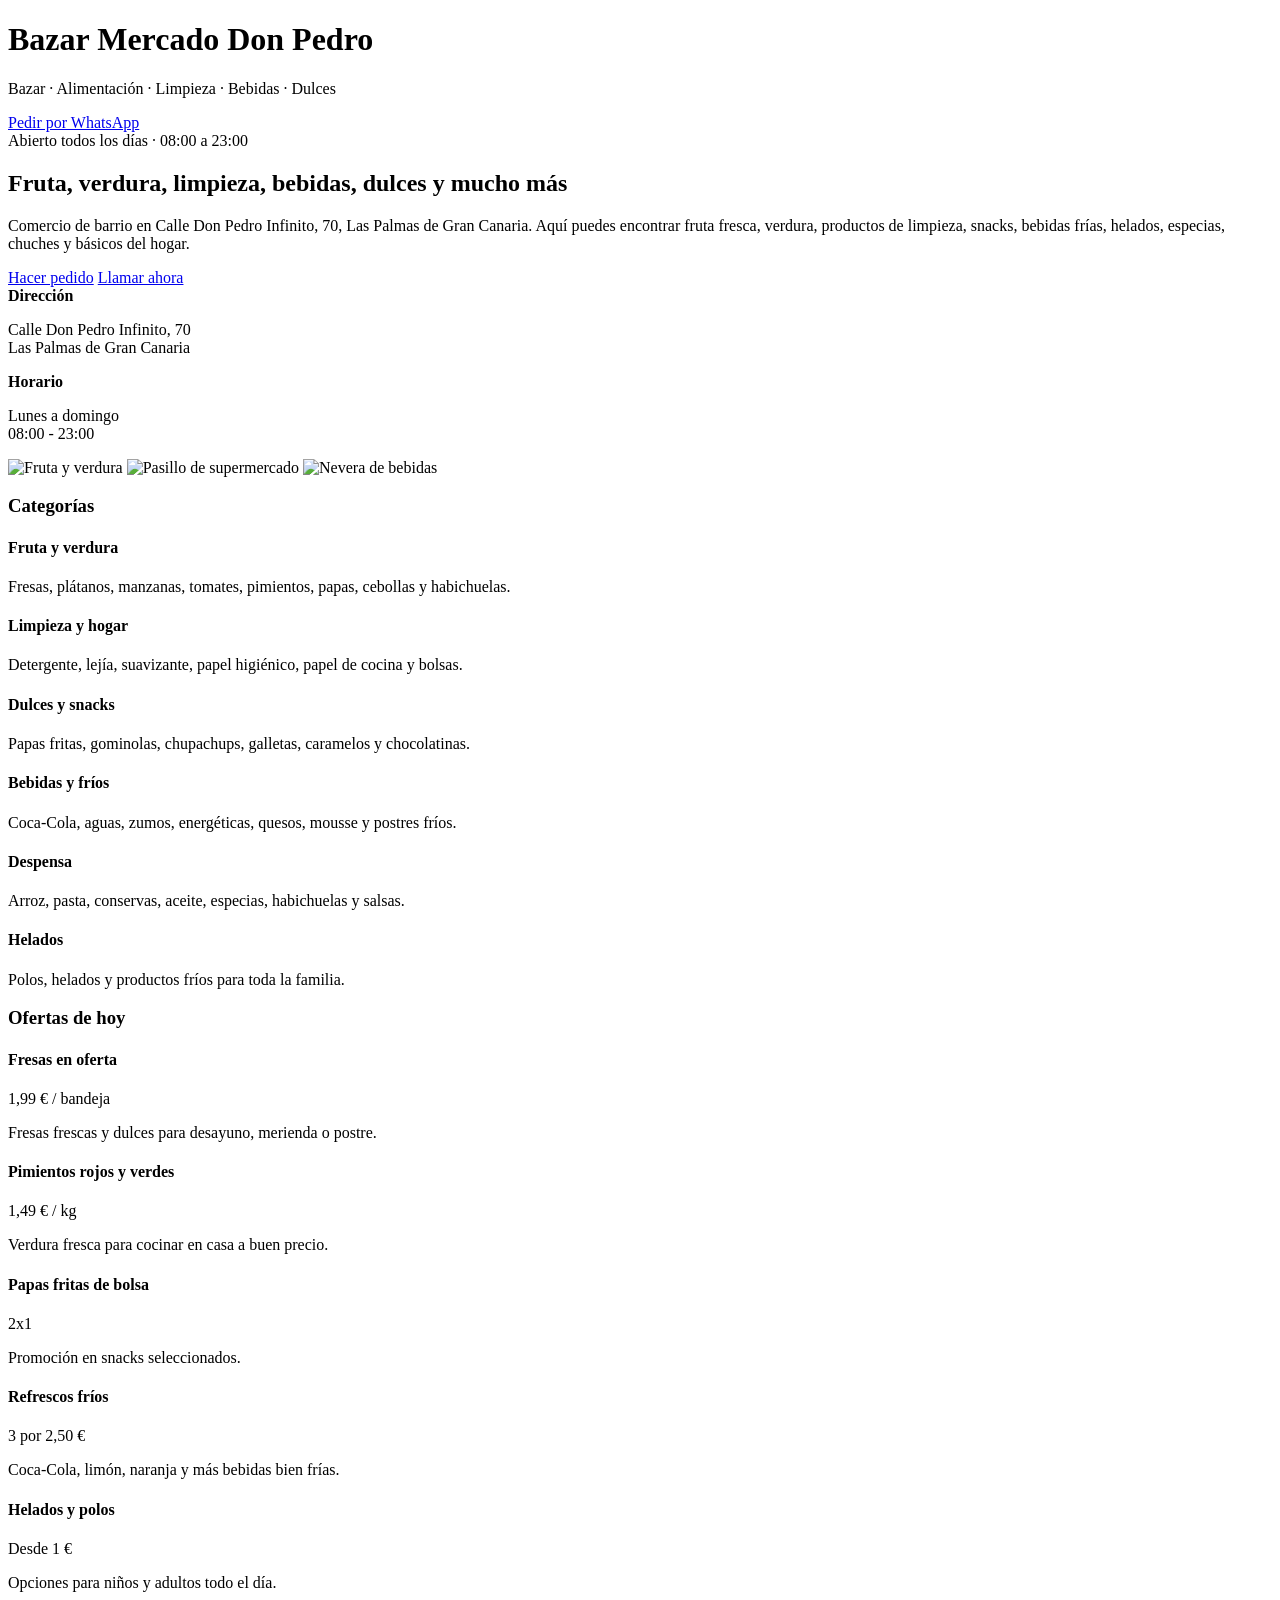
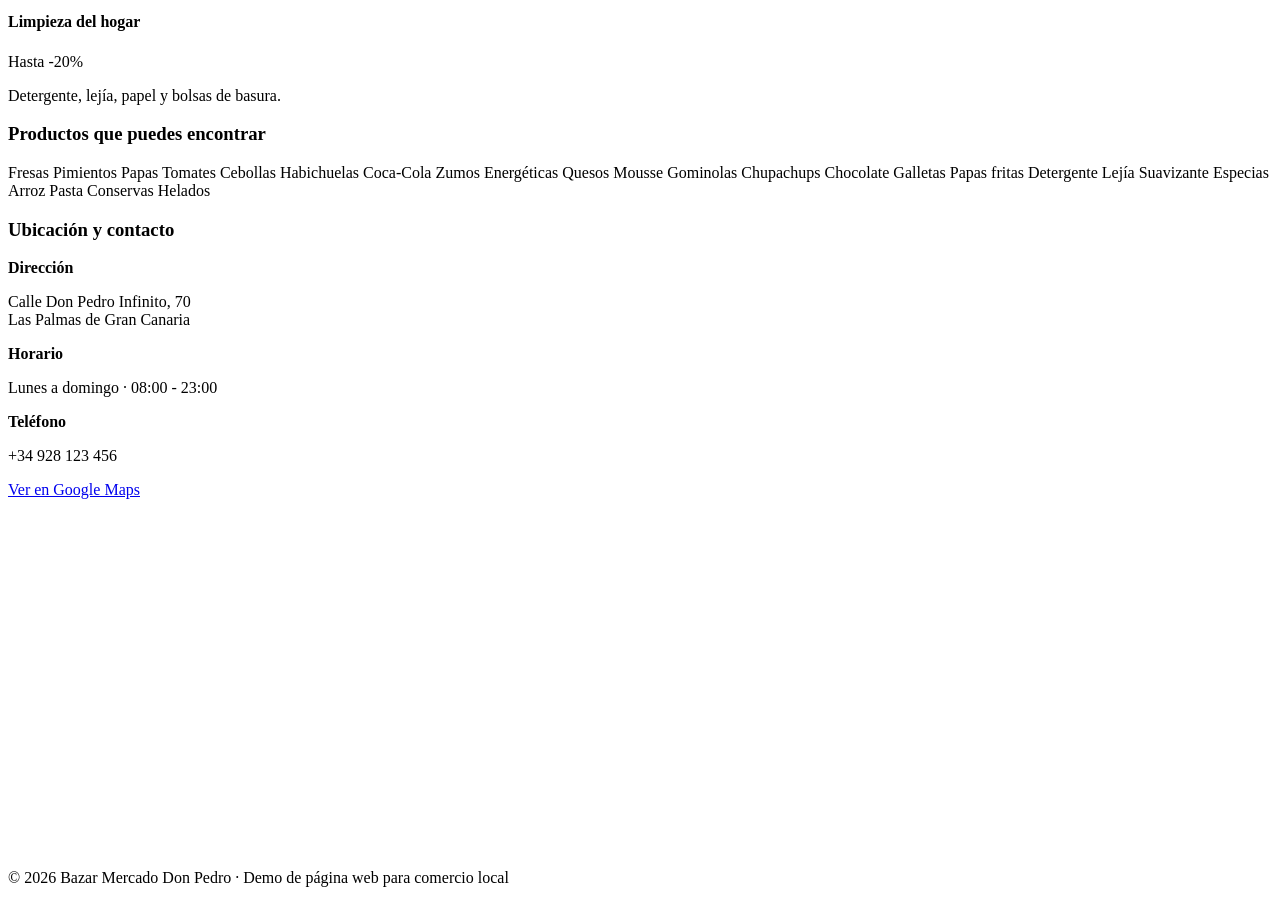
==== index.html @ 02c039cb "Create index.html" ====
<!DOCTYPE html>
<html lang="es">
<head>
  <meta charset="UTF-8">
  <meta name="viewport" content="width=device-width, initial-scale=1.0">
  <title>Bazar Mercado Don Pedro</title>
  <link rel="stylesheet" href="style.css">
</head>
<body>
  <header class="topbar">
    <div class="container topbar-inner">
      <div>
        <h1 class="logo">Bazar Mercado Don Pedro</h1>
        <p class="subtitle">Bazar · Alimentación · Limpieza · Bebidas · Dulces</p>
      </div>
      <a class="btn whatsapp" href="https://wa.me/34928123456?text=Hola,%20quiero%20hacer%20un%20pedido%20o%20consultar%20productos">Pedir por WhatsApp</a>
    </div>
  </header>

  <section class="hero">
    <div class="container hero-grid">
      <div class="hero-text">
        <span class="badge">Abierto todos los días · 08:00 a 23:00</span>
        <h2>Fruta, verdura, limpieza, bebidas, dulces y mucho más</h2>
        <p>
          Comercio de barrio en Calle Don Pedro Infinito, 70, Las Palmas de Gran Canaria.
          Aquí puedes encontrar fruta fresca, verdura, productos de limpieza, snacks,
          bebidas frías, helados, especias, chuches y básicos del hogar.
        </p>
        <div class="hero-buttons">
          <a class="btn primary" href="https://wa.me/34928123456?text=Hola,%20quiero%20hacer%20un%20pedido">Hacer pedido</a>
          <a class="btn secondary" href="tel:+34928123456">Llamar ahora</a>
        </div>

        <div class="info-grid">
          <div class="info-box">
            <strong>Dirección</strong>
            <p>Calle Don Pedro Infinito, 70<br>Las Palmas de Gran Canaria</p>
          </div>
          <div class="info-box">
            <strong>Horario</strong>
            <p>Lunes a domingo<br>08:00 - 23:00</p>
          </div>
        </div>
      </div>

      <div class="hero-images">
        <img src="https://images.unsplash.com/photo-1542838132-92c53300491e?auto=format&fit=crop&w=1200&q=80" alt="Fruta y verdura">
        <img src="https://images.unsplash.com/photo-1579113800032-c38bd7635818?auto=format&fit=crop&w=1200&q=80" alt="Pasillo de supermercado">
        <img src="https://images.unsplash.com/photo-1580910051074-3eb694886505?auto=format&fit=crop&w=1200&q=80" alt="Nevera de bebidas">
      </div>
    </div>
  </section>

  <section class="section">
    <div class="container">
      <h3>Categorías</h3>
      <div class="cards">
        <div class="card">
          <h4>Fruta y verdura</h4>
          <p>Fresas, plátanos, manzanas, tomates, pimientos, papas, cebollas y habichuelas.</p>
        </div>
        <div class="card">
          <h4>Limpieza y hogar</h4>
          <p>Detergente, lejía, suavizante, papel higiénico, papel de cocina y bolsas.</p>
        </div>
        <div class="card">
          <h4>Dulces y snacks</h4>
          <p>Papas fritas, gominolas, chupachups, galletas, caramelos y chocolatinas.</p>
        </div>
        <div class="card">
          <h4>Bebidas y fríos</h4>
          <p>Coca-Cola, aguas, zumos, energéticas, quesos, mousse y postres fríos.</p>
        </div>
        <div class="card">
          <h4>Despensa</h4>
          <p>Arroz, pasta, conservas, aceite, especias, habichuelas y salsas.</p>
        </div>
        <div class="card">
          <h4>Helados</h4>
          <p>Polos, helados y productos fríos para toda la familia.</p>
        </div>
      </div>
    </div>
  </section>

  <section class="section light">
    <div class="container">
      <h3>Ofertas de hoy</h3>
      <div class="offers">
        <div class="offer">
          <h4>Fresas en oferta</h4>
          <p class="price">1,99 € / bandeja</p>
          <p>Fresas frescas y dulces para desayuno, merienda o postre.</p>
        </div>
        <div class="offer">
          <h4>Pimientos rojos y verdes</h4>
          <p class="price">1,49 € / kg</p>
          <p>Verdura fresca para cocinar en casa a buen precio.</p>
        </div>
        <div class="offer">
          <h4>Papas fritas de bolsa</h4>
          <p class="price">2x1</p>
          <p>Promoción en snacks seleccionados.</p>
        </div>
        <div class="offer">
          <h4>Refrescos fríos</h4>
          <p class="price">3 por 2,50 €</p>
          <p>Coca-Cola, limón, naranja y más bebidas bien frías.</p>
        </div>
        <div class="offer">
          <h4>Helados y polos</h4>
          <p class="price">Desde 1 €</p>
          <p>Opciones para niños y adultos todo el día.</p>
        </div>
        <div class="offer">
          <h4>Limpieza del hogar</h4>
          <p class="price">Hasta -20%</p>
          <p>Detergente, lejía, papel y bolsas de basura.</p>
        </div>
      </div>
    </div>
  </section>

  <section class="section dark">
    <div class="container">
      <h3>Productos que puedes encontrar</h3>
      <div class="tags">
        <span>Fresas</span>
        <span>Pimientos</span>
        <span>Papas</span>
        <span>Tomates</span>
        <span>Cebollas</span>
        <span>Habichuelas</span>
        <span>Coca-Cola</span>
        <span>Zumos</span>
        <span>Energéticas</span>
        <span>Quesos</span>
        <span>Mousse</span>
        <span>Gominolas</span>
        <span>Chupachups</span>
        <span>Chocolate</span>
        <span>Galletas</span>
        <span>Papas fritas</span>
        <span>Detergente</span>
        <span>Lejía</span>
        <span>Suavizante</span>
        <span>Especias</span>
        <span>Arroz</span>
        <span>Pasta</span>
        <span>Conservas</span>
        <span>Helados</span>
      </div>
    </div>
  </section>

  <section class="section">
    <div class="container contact-grid">
      <div>
        <h3>Ubicación y contacto</h3>
        <div class="info-box">
          <strong>Dirección</strong>
          <p>Calle Don Pedro Infinito, 70<br>Las Palmas de Gran Canaria</p>
        </div>
        <div class="info-box">
          <strong>Horario</strong>
          <p>Lunes a domingo · 08:00 - 23:00</p>
        </div>
        <div class="info-box">
          <strong>Teléfono</strong>
          <p>+34 928 123 456</p>
        </div>
        <a class="btn secondary" href="https://www.google.com/maps/search/?api=1&query=Calle+Don+Pedro+Infinito+70+Las+Palmas+de+Gran+Canaria">Ver en Google Maps</a>
      </div>

      <div class="map-box">
        <iframe
          src="https://www.google.com/maps?q=Calle+Don+Pedro+Infinito+70+Las+Palmas+de+Gran+Canaria&output=embed"
          width="100%"
          height="350"
          style="border:0;"
          allowfullscreen=""
          loading="lazy">
        </iframe>
      </div>
    </div>
  </section>

  <footer class="footer">
    <div class="container">
      <p>© 2026 Bazar Mercado Don Pedro · Demo de página web para comercio local</p>
    </div>
  </footer>
</body>
</html>
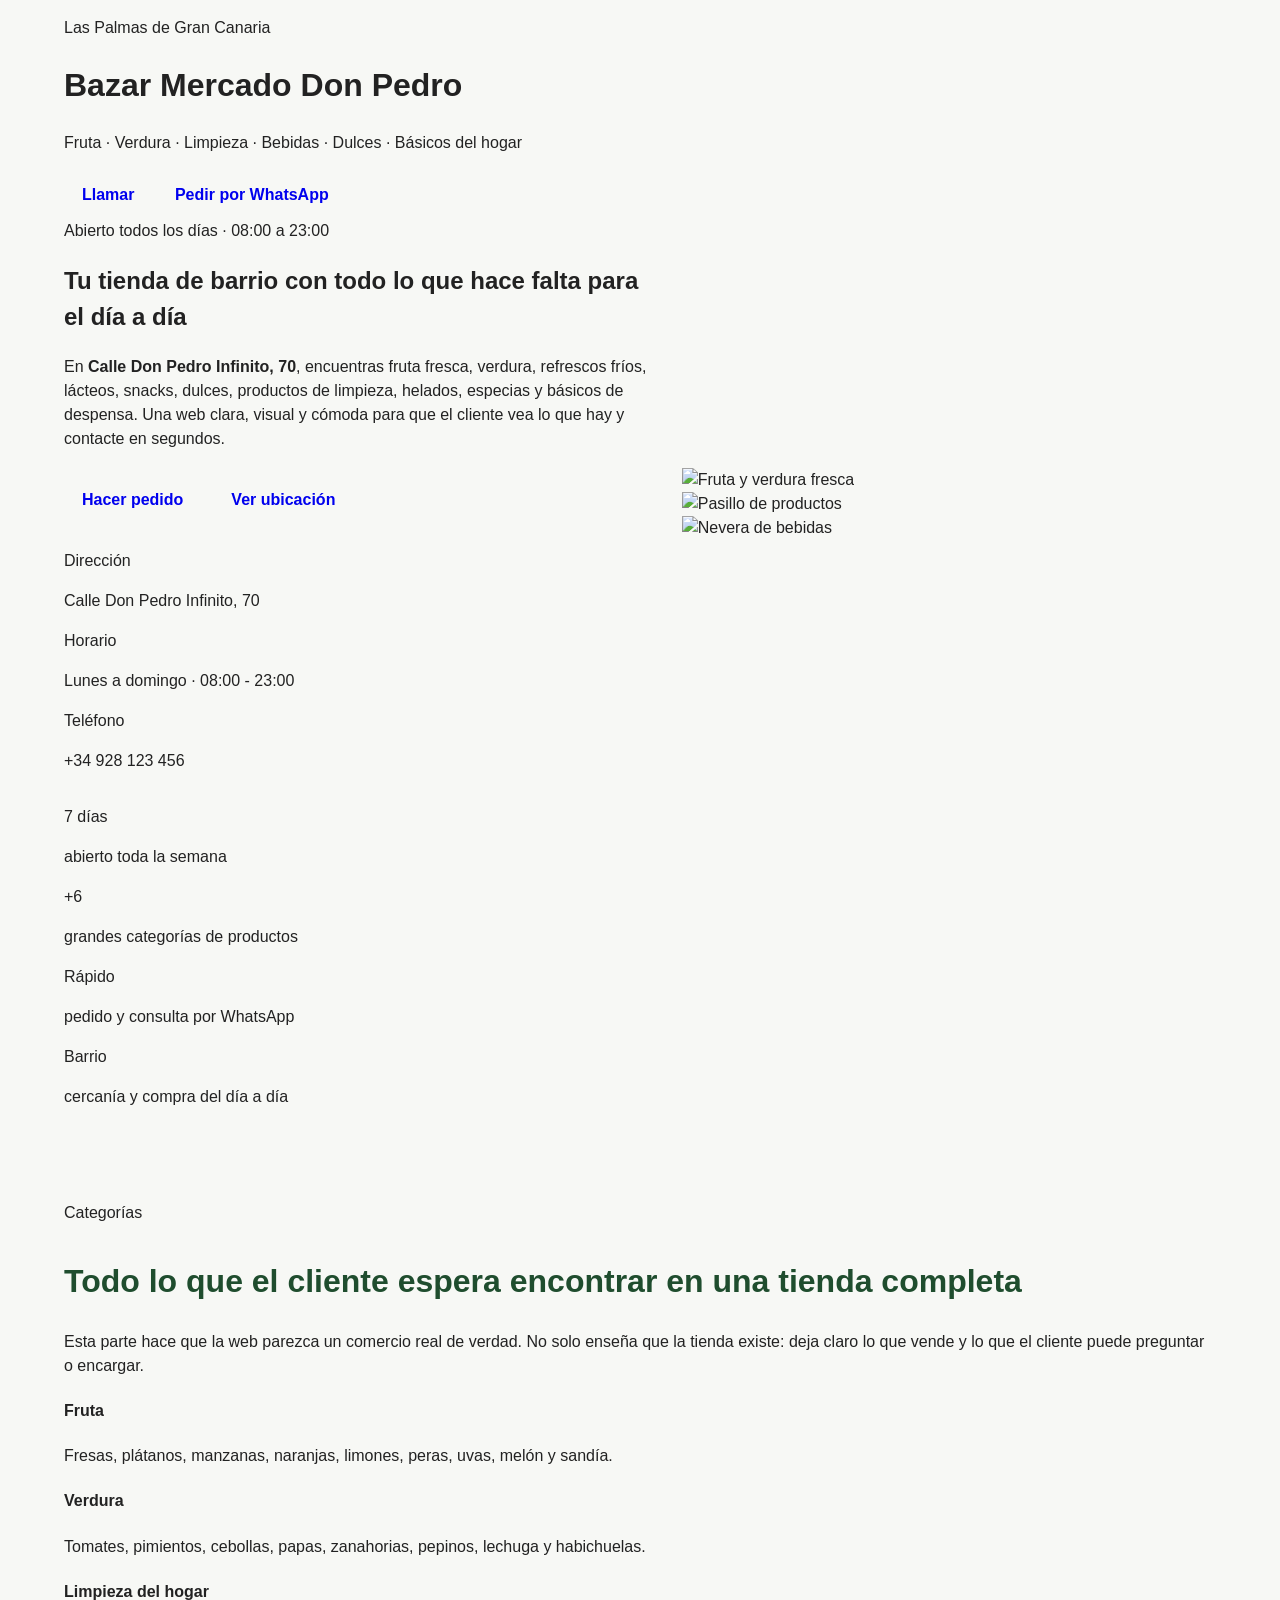
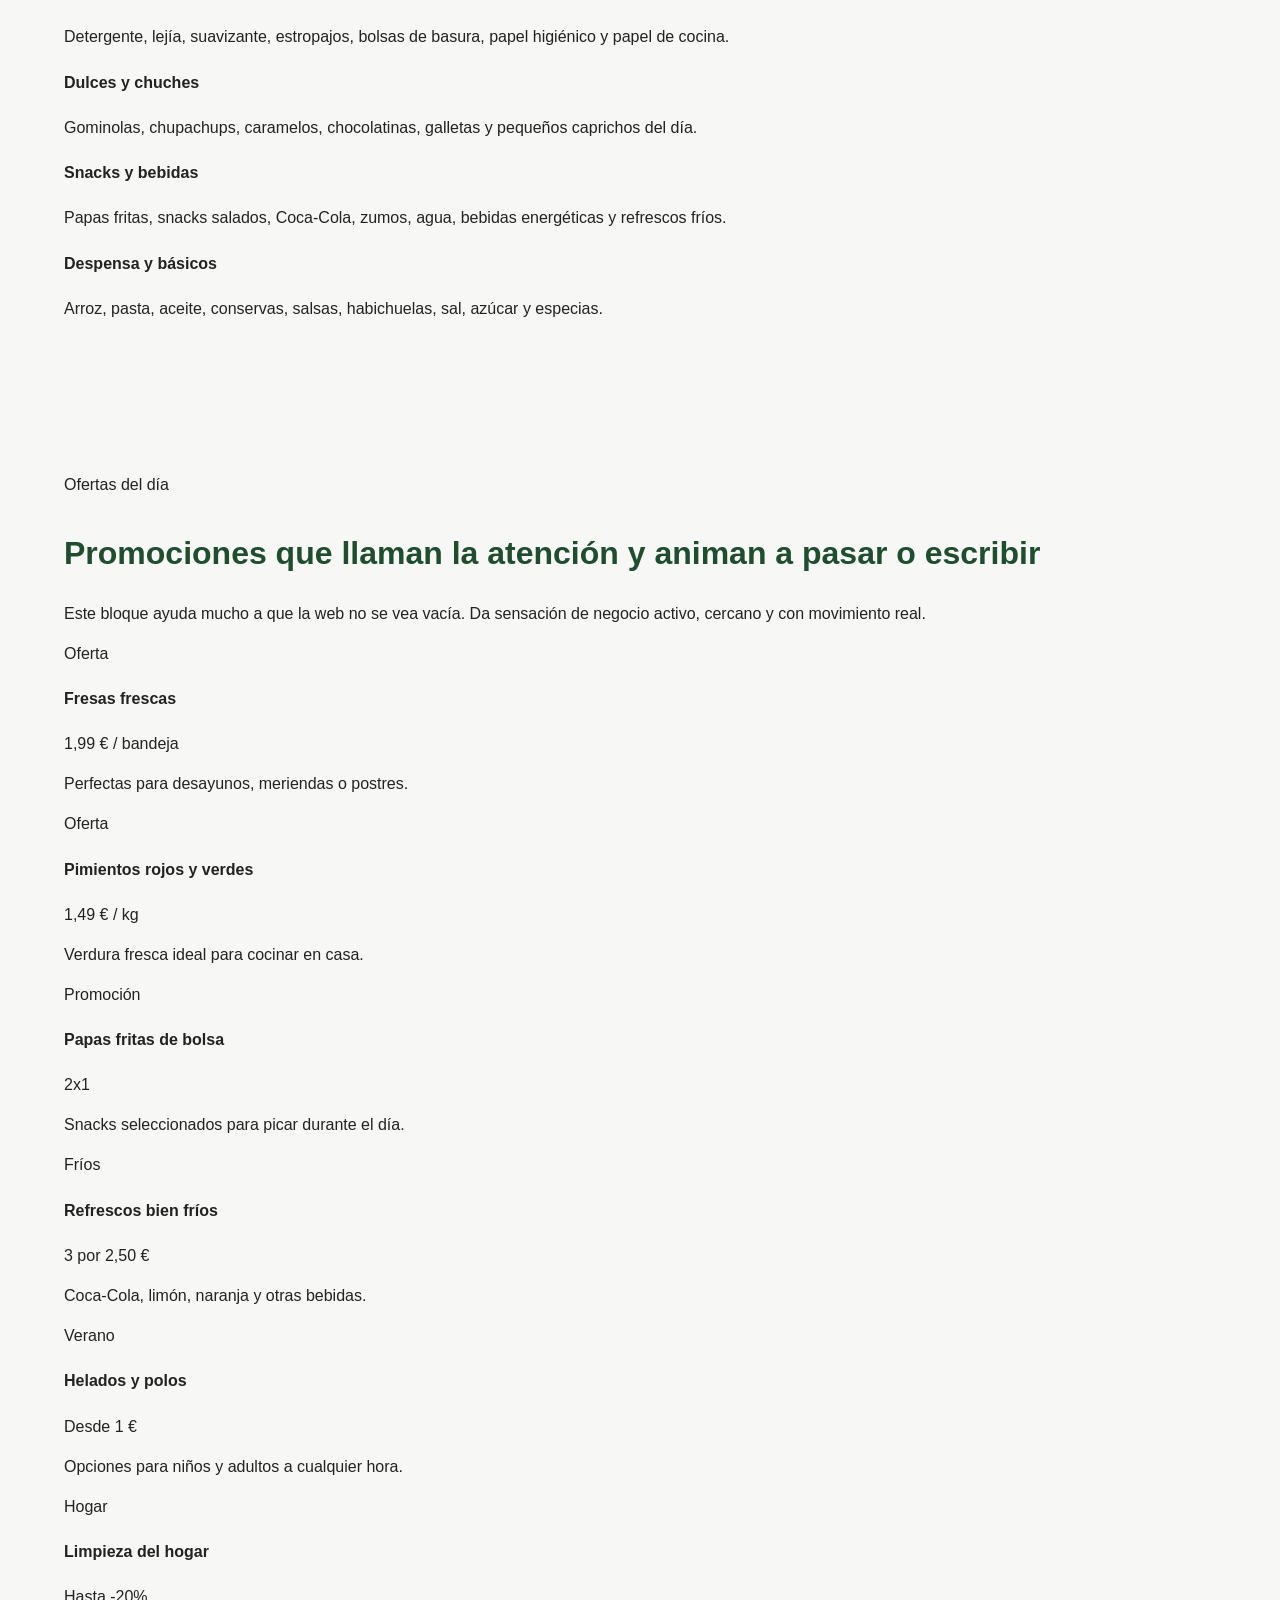
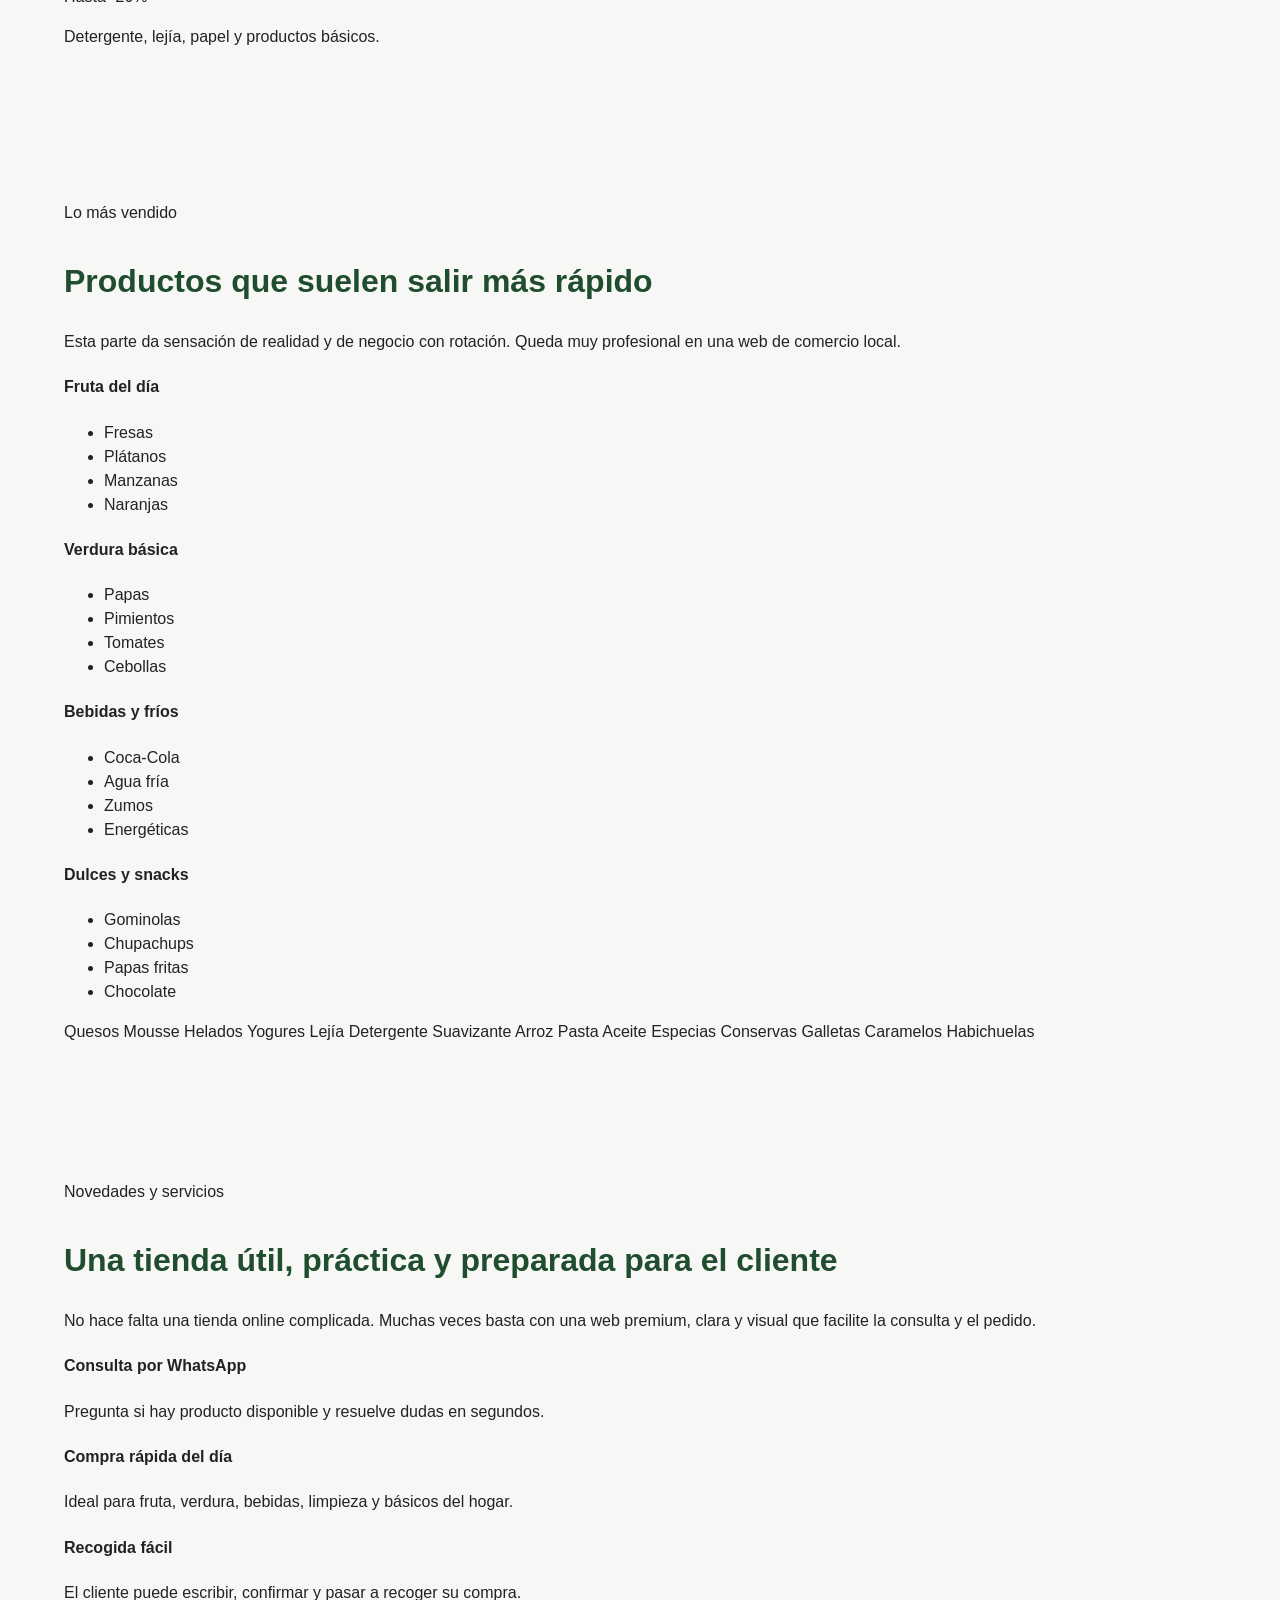
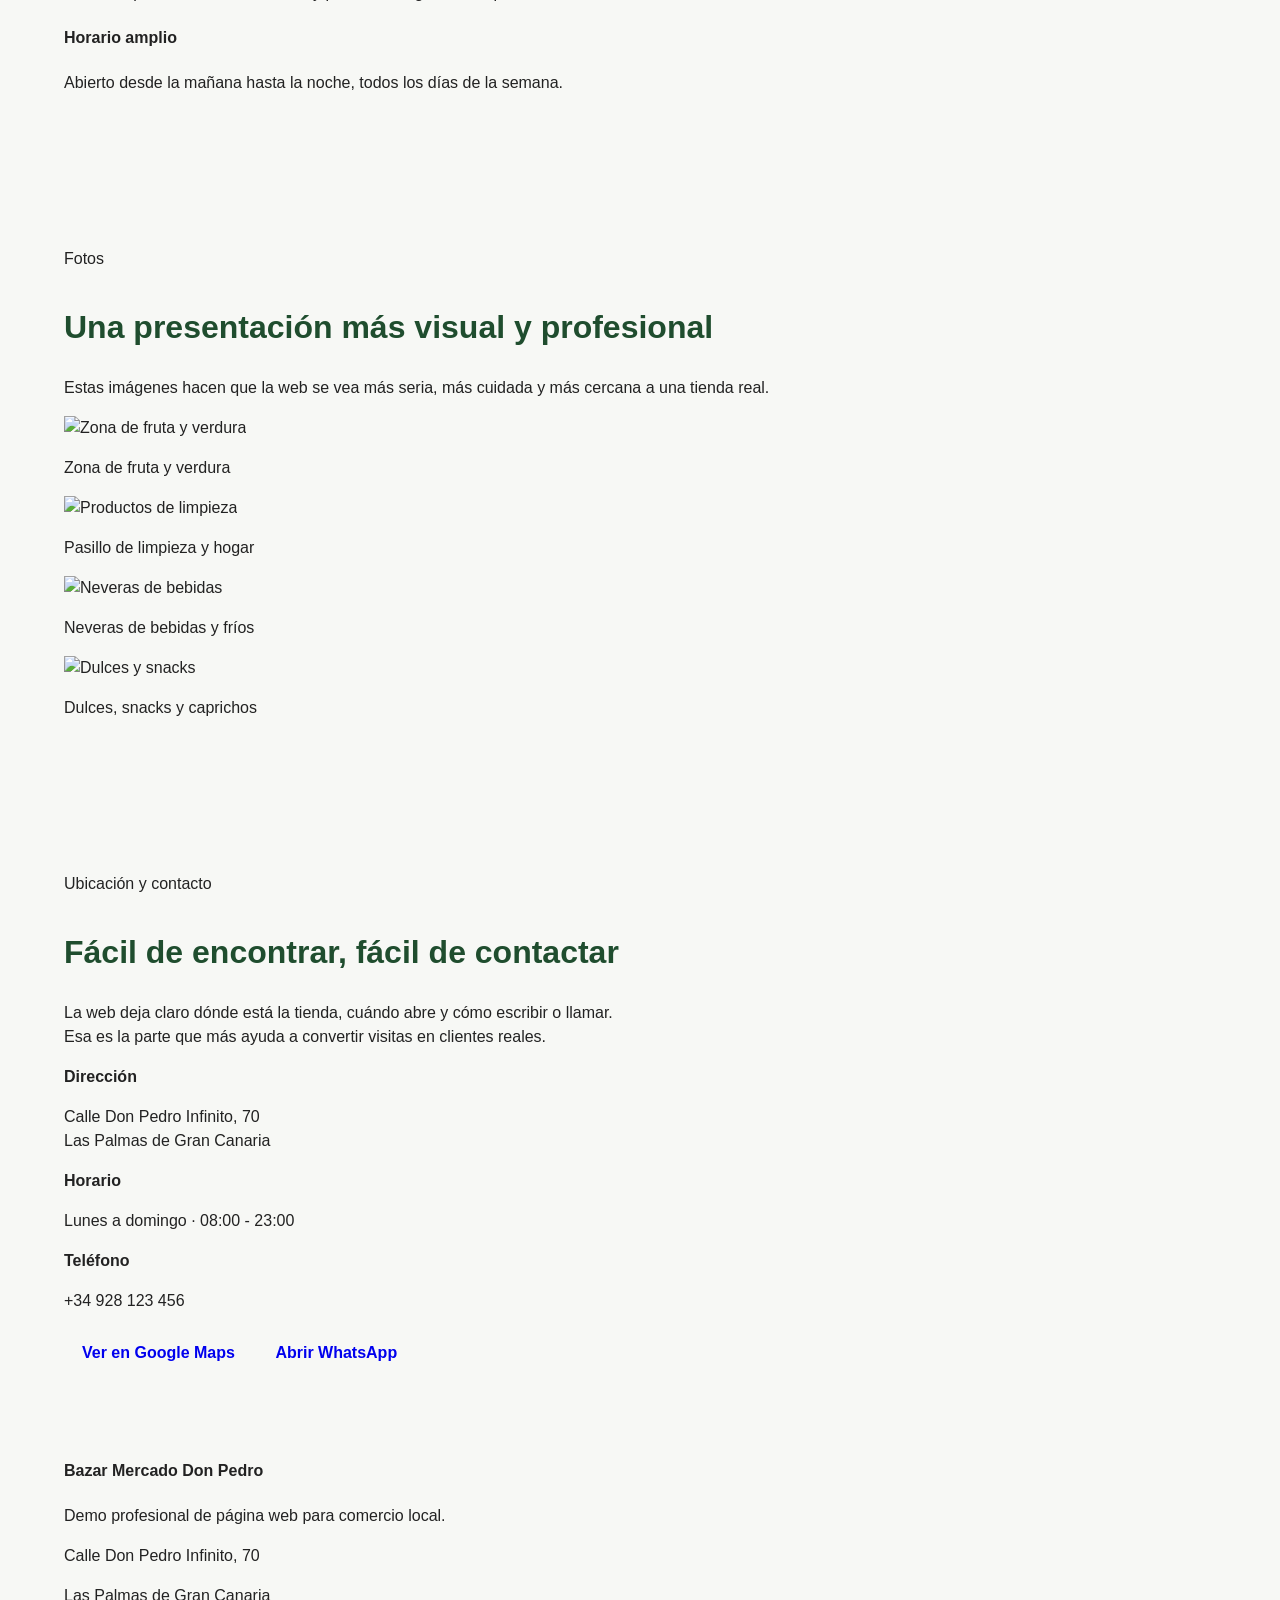
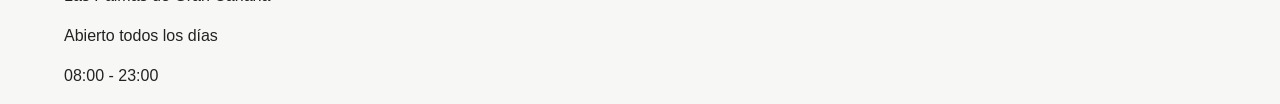
==== commit 7f7550e3: "index premium" ====
--- a/index.html
+++ b/index.html
@@ -1,195 +1,398 @@
 <!DOCTYPE html>
 <html lang="es">
 <head>
-  <meta charset="UTF-8">
-  <meta name="viewport" content="width=device-width, initial-scale=1.0">
+  <meta charset="UTF-8" />
+  <meta name="viewport" content="width=device-width, initial-scale=1.0" />
   <title>Bazar Mercado Don Pedro</title>
-  <link rel="stylesheet" href="style.css">
+  <meta name="description" content="Bazar Mercado Don Pedro en Calle Don Pedro Infinito, 70. Fruta, verdura, limpieza, bebidas, snacks, helados y productos del día a día." />
+  <link rel="stylesheet" href="style.css" />
 </head>
 <body>
-  <header class="topbar">
-    <div class="container topbar-inner">
-      <div>
-        <h1 class="logo">Bazar Mercado Don Pedro</h1>
-        <p class="subtitle">Bazar · Alimentación · Limpieza · Bebidas · Dulces</p>
-      </div>
-      <a class="btn whatsapp" href="https://wa.me/34928123456?text=Hola,%20quiero%20hacer%20un%20pedido%20o%20consultar%20productos">Pedir por WhatsApp</a>
+
+  <header class="site-header">
+    <div class="container header-inner">
+      <div class="brand-block">
+        <p class="eyebrow">Las Palmas de Gran Canaria</p>
+        <h1 class="brand-name">Bazar Mercado Don Pedro</h1>
+        <p class="brand-subtitle">Fruta · Verdura · Limpieza · Bebidas · Dulces · Básicos del hogar</p>
+      </div>
+
+      <div class="header-actions">
+        <a class="btn btn-outline" href="tel:+34928123456">Llamar</a>
+        <a class="btn btn-primary" href="https://wa.me/34928123456?text=Hola,%20quiero%20hacer%20un%20pedido%20o%20consultar%20productos">Pedir por WhatsApp</a>
+      </div>
     </div>
   </header>
 
-  <section class="hero">
-    <div class="container hero-grid">
-      <div class="hero-text">
-        <span class="badge">Abierto todos los días · 08:00 a 23:00</span>
-        <h2>Fruta, verdura, limpieza, bebidas, dulces y mucho más</h2>
-        <p>
-          Comercio de barrio en Calle Don Pedro Infinito, 70, Las Palmas de Gran Canaria.
-          Aquí puedes encontrar fruta fresca, verdura, productos de limpieza, snacks,
-          bebidas frías, helados, especias, chuches y básicos del hogar.
-        </p>
-        <div class="hero-buttons">
-          <a class="btn primary" href="https://wa.me/34928123456?text=Hola,%20quiero%20hacer%20un%20pedido">Hacer pedido</a>
-          <a class="btn secondary" href="tel:+34928123456">Llamar ahora</a>
-        </div>
-
-        <div class="info-grid">
-          <div class="info-box">
+  <main>
+
+    <section class="hero-section">
+      <div class="container hero-grid">
+        <div class="hero-copy">
+          <span class="hero-badge">Abierto todos los días · 08:00 a 23:00</span>
+          <h2 class="hero-title">Tu tienda de barrio con todo lo que hace falta para el día a día</h2>
+          <p class="hero-text">
+            En <strong>Calle Don Pedro Infinito, 70</strong>, encuentras fruta fresca, verdura, refrescos fríos,
+            lácteos, snacks, dulces, productos de limpieza, helados, especias y básicos de despensa.
+            Una web clara, visual y cómoda para que el cliente vea lo que hay y contacte en segundos.
+          </p>
+
+          <div class="hero-buttons">
+            <a class="btn btn-primary" href="https://wa.me/34928123456?text=Hola,%20quiero%20hacer%20un%20pedido">Hacer pedido</a>
+            <a class="btn btn-soft" href="https://www.google.com/maps/search/?api=1&query=Calle+Don+Pedro+Infinito+70+Las+Palmas+de+Gran+Canaria">Ver ubicación</a>
+          </div>
+
+          <div class="hero-info-cards">
+            <div class="mini-card">
+              <p class="mini-card-label">Dirección</p>
+              <p class="mini-card-value">Calle Don Pedro Infinito, 70</p>
+            </div>
+            <div class="mini-card">
+              <p class="mini-card-label">Horario</p>
+              <p class="mini-card-value">Lunes a domingo · 08:00 - 23:00</p>
+            </div>
+            <div class="mini-card">
+              <p class="mini-card-label">Teléfono</p>
+              <p class="mini-card-value">+34 928 123 456</p>
+            </div>
+          </div>
+        </div>
+
+        <div class="hero-visual">
+          <div class="hero-image hero-image-large">
+            <img src="https://images.unsplash.com/photo-1542838132-92c53300491e?auto=format&fit=crop&w=1200&q=80" alt="Fruta y verdura fresca" />
+          </div>
+          <div class="hero-image">
+            <img src="https://images.unsplash.com/photo-1579113800032-c38bd7635818?auto=format&fit=crop&w=1200&q=80" alt="Pasillo de productos" />
+          </div>
+          <div class="hero-image">
+            <img src="https://images.unsplash.com/photo-1580910051074-3eb694886505?auto=format&fit=crop&w=1200&q=80" alt="Nevera de bebidas" />
+          </div>
+        </div>
+      </div>
+    </section>
+
+    <section class="stats-section">
+      <div class="container stats-grid">
+        <div class="stat-card">
+          <p class="stat-number">7 días</p>
+          <p class="stat-text">abierto toda la semana</p>
+        </div>
+        <div class="stat-card">
+          <p class="stat-number">+6</p>
+          <p class="stat-text">grandes categorías de productos</p>
+        </div>
+        <div class="stat-card">
+          <p class="stat-number">Rápido</p>
+          <p class="stat-text">pedido y consulta por WhatsApp</p>
+        </div>
+        <div class="stat-card">
+          <p class="stat-number">Barrio</p>
+          <p class="stat-text">cercanía y compra del día a día</p>
+        </div>
+      </div>
+    </section>
+
+    <section class="section">
+      <div class="container">
+        <div class="section-heading">
+          <p class="section-eyebrow">Categorías</p>
+          <h3>Todo lo que el cliente espera encontrar en una tienda completa</h3>
+          <p>
+            Esta parte hace que la web parezca un comercio real de verdad. No solo enseña que la tienda existe:
+            deja claro lo que vende y lo que el cliente puede preguntar o encargar.
+          </p>
+        </div>
+
+        <div class="category-grid">
+          <article class="category-card">
+            <h4>Fruta</h4>
+            <p>Fresas, plátanos, manzanas, naranjas, limones, peras, uvas, melón y sandía.</p>
+          </article>
+
+          <article class="category-card">
+            <h4>Verdura</h4>
+            <p>Tomates, pimientos, cebollas, papas, zanahorias, pepinos, lechuga y habichuelas.</p>
+          </article>
+
+          <article class="category-card">
+            <h4>Limpieza del hogar</h4>
+            <p>Detergente, lejía, suavizante, estropajos, bolsas de basura, papel higiénico y papel de cocina.</p>
+          </article>
+
+          <article class="category-card">
+            <h4>Dulces y chuches</h4>
+            <p>Gominolas, chupachups, caramelos, chocolatinas, galletas y pequeños caprichos del día.</p>
+          </article>
+
+          <article class="category-card">
+            <h4>Snacks y bebidas</h4>
+            <p>Papas fritas, snacks salados, Coca-Cola, zumos, agua, bebidas energéticas y refrescos fríos.</p>
+          </article>
+
+          <article class="category-card">
+            <h4>Despensa y básicos</h4>
+            <p>Arroz, pasta, aceite, conservas, salsas, habichuelas, sal, azúcar y especias.</p>
+          </article>
+        </div>
+      </div>
+    </section>
+
+    <section class="section section-tinted">
+      <div class="container">
+        <div class="section-heading">
+          <p class="section-eyebrow">Ofertas del día</p>
+          <h3>Promociones que llaman la atención y animan a pasar o escribir</h3>
+          <p>
+            Este bloque ayuda mucho a que la web no se vea vacía. Da sensación de negocio activo, cercano y con movimiento real.
+          </p>
+        </div>
+
+        <div class="offer-grid">
+          <article class="offer-card">
+            <span class="offer-tag">Oferta</span>
+            <h4>Fresas frescas</h4>
+            <p class="offer-price">1,99 € / bandeja</p>
+            <p>Perfectas para desayunos, meriendas o postres.</p>
+          </article>
+
+          <article class="offer-card">
+            <span class="offer-tag">Oferta</span>
+            <h4>Pimientos rojos y verdes</h4>
+            <p class="offer-price">1,49 € / kg</p>
+            <p>Verdura fresca ideal para cocinar en casa.</p>
+          </article>
+
+          <article class="offer-card">
+            <span class="offer-tag">Promoción</span>
+            <h4>Papas fritas de bolsa</h4>
+            <p class="offer-price">2x1</p>
+            <p>Snacks seleccionados para picar durante el día.</p>
+          </article>
+
+          <article class="offer-card">
+            <span class="offer-tag">Fríos</span>
+            <h4>Refrescos bien fríos</h4>
+            <p class="offer-price">3 por 2,50 €</p>
+            <p>Coca-Cola, limón, naranja y otras bebidas.</p>
+          </article>
+
+          <article class="offer-card">
+            <span class="offer-tag">Verano</span>
+            <h4>Helados y polos</h4>
+            <p class="offer-price">Desde 1 €</p>
+            <p>Opciones para niños y adultos a cualquier hora.</p>
+          </article>
+
+          <article class="offer-card">
+            <span class="offer-tag">Hogar</span>
+            <h4>Limpieza del hogar</h4>
+            <p class="offer-price">Hasta -20%</p>
+            <p>Detergente, lejía, papel y productos básicos.</p>
+          </article>
+        </div>
+      </div>
+    </section>
+
+    <section class="section section-dark">
+      <div class="container">
+        <div class="section-heading section-heading-dark">
+          <p class="section-eyebrow">Lo más vendido</p>
+          <h3>Productos que suelen salir más rápido</h3>
+          <p>
+            Esta parte da sensación de realidad y de negocio con rotación. Queda muy profesional en una web de comercio local.
+          </p>
+        </div>
+
+        <div class="popular-grid">
+          <div class="popular-card">
+            <h4>Fruta del día</h4>
+            <ul>
+              <li>Fresas</li>
+              <li>Plátanos</li>
+              <li>Manzanas</li>
+              <li>Naranjas</li>
+            </ul>
+          </div>
+
+          <div class="popular-card">
+            <h4>Verdura básica</h4>
+            <ul>
+              <li>Papas</li>
+              <li>Pimientos</li>
+              <li>Tomates</li>
+              <li>Cebollas</li>
+            </ul>
+          </div>
+
+          <div class="popular-card">
+            <h4>Bebidas y fríos</h4>
+            <ul>
+              <li>Coca-Cola</li>
+              <li>Agua fría</li>
+              <li>Zumos</li>
+              <li>Energéticas</li>
+            </ul>
+          </div>
+
+          <div class="popular-card">
+            <h4>Dulces y snacks</h4>
+            <ul>
+              <li>Gominolas</li>
+              <li>Chupachups</li>
+              <li>Papas fritas</li>
+              <li>Chocolate</li>
+            </ul>
+          </div>
+        </div>
+
+        <div class="tag-cloud">
+          <span>Quesos</span>
+          <span>Mousse</span>
+          <span>Helados</span>
+          <span>Yogures</span>
+          <span>Lejía</span>
+          <span>Detergente</span>
+          <span>Suavizante</span>
+          <span>Arroz</span>
+          <span>Pasta</span>
+          <span>Aceite</span>
+          <span>Especias</span>
+          <span>Conservas</span>
+          <span>Galletas</span>
+          <span>Caramelos</span>
+          <span>Habichuelas</span>
+        </div>
+      </div>
+    </section>
+
+    <section class="section">
+      <div class="container">
+        <div class="section-heading">
+          <p class="section-eyebrow">Novedades y servicios</p>
+          <h3>Una tienda útil, práctica y preparada para el cliente</h3>
+          <p>
+            No hace falta una tienda online complicada. Muchas veces basta con una web premium, clara y visual que facilite la consulta y el pedido.
+          </p>
+        </div>
+
+        <div class="services-grid">
+          <article class="service-card">
+            <h4>Consulta por WhatsApp</h4>
+            <p>Pregunta si hay producto disponible y resuelve dudas en segundos.</p>
+          </article>
+
+          <article class="service-card">
+            <h4>Compra rápida del día</h4>
+            <p>Ideal para fruta, verdura, bebidas, limpieza y básicos del hogar.</p>
+          </article>
+
+          <article class="service-card">
+            <h4>Recogida fácil</h4>
+            <p>El cliente puede escribir, confirmar y pasar a recoger su compra.</p>
+          </article>
+
+          <article class="service-card">
+            <h4>Horario amplio</h4>
+            <p>Abierto desde la mañana hasta la noche, todos los días de la semana.</p>
+          </article>
+        </div>
+      </div>
+    </section>
+
+    <section class="section section-gallery">
+      <div class="container">
+        <div class="section-heading">
+          <p class="section-eyebrow">Fotos</p>
+          <h3>Una presentación más visual y profesional</h3>
+          <p>
+            Estas imágenes hacen que la web se vea más seria, más cuidada y más cercana a una tienda real.
+          </p>
+        </div>
+
+        <div class="gallery-grid">
+          <div class="gallery-item">
+            <img src="https://images.unsplash.com/photo-1542838132-92c53300491e?auto=format&fit=crop&w=1200&q=80" alt="Zona de fruta y verdura" />
+            <p>Zona de fruta y verdura</p>
+          </div>
+          <div class="gallery-item">
+            <img src="https://images.unsplash.com/photo-1583947215259-38e31be8751f?auto=format&fit=crop&w=1200&q=80" alt="Productos de limpieza" />
+            <p>Pasillo de limpieza y hogar</p>
+          </div>
+          <div class="gallery-item">
+            <img src="https://images.unsplash.com/photo-1580910051074-3eb694886505?auto=format&fit=crop&w=1200&q=80" alt="Neveras de bebidas" />
+            <p>Neveras de bebidas y fríos</p>
+          </div>
+          <div class="gallery-item">
+            <img src="https://images.unsplash.com/photo-1621939514649-280e2ee25f60?auto=format&fit=crop&w=1200&q=80" alt="Dulces y snacks" />
+            <p>Dulces, snacks y caprichos</p>
+          </div>
+        </div>
+      </div>
+    </section>
+
+    <section class="section section-contact">
+      <div class="container contact-grid">
+        <div class="contact-copy">
+          <p class="section-eyebrow">Ubicación y contacto</p>
+          <h3>Fácil de encontrar, fácil de contactar</h3>
+          <p>
+            La web deja claro dónde está la tienda, cuándo abre y cómo escribir o llamar.
+            Esa es la parte que más ayuda a convertir visitas en clientes reales.
+          </p>
+
+          <div class="contact-box">
             <strong>Dirección</strong>
             <p>Calle Don Pedro Infinito, 70<br>Las Palmas de Gran Canaria</p>
           </div>
-          <div class="info-box">
+
+          <div class="contact-box">
             <strong>Horario</strong>
-            <p>Lunes a domingo<br>08:00 - 23:00</p>
-          </div>
-        </div>
-      </div>
-
-      <div class="hero-images">
-        <img src="https://images.unsplash.com/photo-1542838132-92c53300491e?auto=format&fit=crop&w=1200&q=80" alt="Fruta y verdura">
-        <img src="https://images.unsplash.com/photo-1579113800032-c38bd7635818?auto=format&fit=crop&w=1200&q=80" alt="Pasillo de supermercado">
-        <img src="https://images.unsplash.com/photo-1580910051074-3eb694886505?auto=format&fit=crop&w=1200&q=80" alt="Nevera de bebidas">
-      </div>
-    </div>
-  </section>
-
-  <section class="section">
-    <div class="container">
-      <h3>Categorías</h3>
-      <div class="cards">
-        <div class="card">
-          <h4>Fruta y verdura</h4>
-          <p>Fresas, plátanos, manzanas, tomates, pimientos, papas, cebollas y habichuelas.</p>
-        </div>
-        <div class="card">
-          <h4>Limpieza y hogar</h4>
-          <p>Detergente, lejía, suavizante, papel higiénico, papel de cocina y bolsas.</p>
-        </div>
-        <div class="card">
-          <h4>Dulces y snacks</h4>
-          <p>Papas fritas, gominolas, chupachups, galletas, caramelos y chocolatinas.</p>
-        </div>
-        <div class="card">
-          <h4>Bebidas y fríos</h4>
-          <p>Coca-Cola, aguas, zumos, energéticas, quesos, mousse y postres fríos.</p>
-        </div>
-        <div class="card">
-          <h4>Despensa</h4>
-          <p>Arroz, pasta, conservas, aceite, especias, habichuelas y salsas.</p>
-        </div>
-        <div class="card">
-          <h4>Helados</h4>
-          <p>Polos, helados y productos fríos para toda la familia.</p>
-        </div>
-      </div>
-    </div>
-  </section>
-
-  <section class="section light">
-    <div class="container">
-      <h3>Ofertas de hoy</h3>
-      <div class="offers">
-        <div class="offer">
-          <h4>Fresas en oferta</h4>
-          <p class="price">1,99 € / bandeja</p>
-          <p>Fresas frescas y dulces para desayuno, merienda o postre.</p>
-        </div>
-        <div class="offer">
-          <h4>Pimientos rojos y verdes</h4>
-          <p class="price">1,49 € / kg</p>
-          <p>Verdura fresca para cocinar en casa a buen precio.</p>
-        </div>
-        <div class="offer">
-          <h4>Papas fritas de bolsa</h4>
-          <p class="price">2x1</p>
-          <p>Promoción en snacks seleccionados.</p>
-        </div>
-        <div class="offer">
-          <h4>Refrescos fríos</h4>
-          <p class="price">3 por 2,50 €</p>
-          <p>Coca-Cola, limón, naranja y más bebidas bien frías.</p>
-        </div>
-        <div class="offer">
-          <h4>Helados y polos</h4>
-          <p class="price">Desde 1 €</p>
-          <p>Opciones para niños y adultos todo el día.</p>
-        </div>
-        <div class="offer">
-          <h4>Limpieza del hogar</h4>
-          <p class="price">Hasta -20%</p>
-          <p>Detergente, lejía, papel y bolsas de basura.</p>
-        </div>
-      </div>
-    </div>
-  </section>
-
-  <section class="section dark">
-    <div class="container">
-      <h3>Productos que puedes encontrar</h3>
-      <div class="tags">
-        <span>Fresas</span>
-        <span>Pimientos</span>
-        <span>Papas</span>
-        <span>Tomates</span>
-        <span>Cebollas</span>
-        <span>Habichuelas</span>
-        <span>Coca-Cola</span>
-        <span>Zumos</span>
-        <span>Energéticas</span>
-        <span>Quesos</span>
-        <span>Mousse</span>
-        <span>Gominolas</span>
-        <span>Chupachups</span>
-        <span>Chocolate</span>
-        <span>Galletas</span>
-        <span>Papas fritas</span>
-        <span>Detergente</span>
-        <span>Lejía</span>
-        <span>Suavizante</span>
-        <span>Especias</span>
-        <span>Arroz</span>
-        <span>Pasta</span>
-        <span>Conservas</span>
-        <span>Helados</span>
-      </div>
-    </div>
-  </section>
-
-  <section class="section">
-    <div class="container contact-grid">
+            <p>Lunes a domingo · 08:00 - 23:00</p>
+          </div>
+
+          <div class="contact-box">
+            <strong>Teléfono</strong>
+            <p>+34 928 123 456</p>
+          </div>
+
+          <div class="contact-actions">
+            <a class="btn btn-outline" href="https://www.google.com/maps/search/?api=1&query=Calle+Don+Pedro+Infinito+70+Las+Palmas+de+Gran+Canaria">Ver en Google Maps</a>
+            <a class="btn btn-primary" href="https://wa.me/34928123456?text=Hola,%20quiero%20consultar%20productos%20del%20bazar">Abrir WhatsApp</a>
+          </div>
+        </div>
+
+        <div class="contact-map">
+          <iframe
+            src="https://www.google.com/maps?q=Calle+Don+Pedro+Infinito+70+Las+Palmas+de+Gran+Canaria&output=embed"
+            width="100%"
+            height="420"
+            style="border:0;"
+            loading="lazy"
+            allowfullscreen="">
+          </iframe>
+        </div>
+      </div>
+    </section>
+
+  </main>
+
+  <footer class="site-footer">
+    <div class="container footer-inner">
       <div>
-        <h3>Ubicación y contacto</h3>
-        <div class="info-box">
-          <strong>Dirección</strong>
-          <p>Calle Don Pedro Infinito, 70<br>Las Palmas de Gran Canaria</p>
-        </div>
-        <div class="info-box">
-          <strong>Horario</strong>
-          <p>Lunes a domingo · 08:00 - 23:00</p>
-        </div>
-        <div class="info-box">
-          <strong>Teléfono</strong>
-          <p>+34 928 123 456</p>
-        </div>
-        <a class="btn secondary" href="https://www.google.com/maps/search/?api=1&query=Calle+Don+Pedro+Infinito+70+Las+Palmas+de+Gran+Canaria">Ver en Google Maps</a>
-      </div>
-
-      <div class="map-box">
-        <iframe
-          src="https://www.google.com/maps?q=Calle+Don+Pedro+Infinito+70+Las+Palmas+de+Gran+Canaria&output=embed"
-          width="100%"
-          height="350"
-          style="border:0;"
-          allowfullscreen=""
-          loading="lazy">
-        </iframe>
-      </div>
-    </div>
-  </section>
-
-  <footer class="footer">
-    <div class="container">
-      <p>© 2026 Bazar Mercado Don Pedro · Demo de página web para comercio local</p>
+        <h4>Bazar Mercado Don Pedro</h4>
+        <p>Demo profesional de página web para comercio local.</p>
+      </div>
+      <div>
+        <p>Calle Don Pedro Infinito, 70</p>
+        <p>Las Palmas de Gran Canaria</p>
+      </div>
+      <div>
+        <p>Abierto todos los días</p>
+        <p>08:00 - 23:00</p>
+      </div>
     </div>
   </footer>
+
 </body>
 </html>
--- a/style.css
+++ b/style.css
@@ -0,0 +1,240 @@
+* {
+  box-sizing: border-box;
+}
+
+body {
+  margin: 0;
+  font-family: Arial, sans-serif;
+  background: #f7f8f5;
+  color: #222;
+  line-height: 1.5;
+}
+
+.container {
+  width: 90%;
+  max-width: 1200px;
+  margin: 0 auto;
+}
+
+.topbar {
+  background: #ffffff;
+  border-bottom: 1px solid #ddd;
+  padding: 20px 0;
+}
+
+.topbar-inner {
+  display: flex;
+  justify-content: space-between;
+  align-items: center;
+  gap: 20px;
+  flex-wrap: wrap;
+}
+
+.logo {
+  margin: 0;
+  font-size: 30px;
+  color: #1f4d2e;
+}
+
+.subtitle {
+  margin: 5px 0 0;
+  color: #666;
+}
+
+.hero {
+  padding: 50px 0;
+  background: linear-gradient(to bottom, #eef7ee, #ffffff);
+}
+
+.hero-grid {
+  display: grid;
+  grid-template-columns: 1.1fr 1fr;
+  gap: 30px;
+  align-items: center;
+}
+
+.hero-text h2 {
+  font-size: 42px;
+  margin: 15px 0;
+  color: #1b1b1b;
+}
+
+.hero-text p {
+  font-size: 18px;
+  color: #555;
+}
+
+.badge {
+  display: inline-block;
+  background: #dff3df;
+  color: #1f6b36;
+  padding: 8px 14px;
+  border-radius: 20px;
+  font-size: 14px;
+  font-weight: bold;
+}
+
+.hero-buttons {
+  margin: 25px 0;
+  display: flex;
+  gap: 12px;
+  flex-wrap: wrap;
+}
+
+.btn {
+  display: inline-block;
+  text-decoration: none;
+  padding: 12px 18px;
+  border-radius: 12px;
+  font-weight: bold;
+}
+
+.primary, .whatsapp {
+  background: #1f7a3d;
+  color: white;
+}
+
+.secondary {
+  background: white;
+  color: #333;
+  border: 1px solid #ccc;
+}
+
+.info-grid {
+  display: grid;
+  grid-template-columns: 1fr 1fr;
+  gap: 15px;
+}
+
+.info-box {
+  background: white;
+  padding: 16px;
+  border-radius: 16px;
+  box-shadow: 0 2px 10px rgba(0,0,0,0.05);
+  margin-bottom: 15px;
+}
+
+.hero-images {
+  display: grid;
+  grid-template-columns: 1fr 1fr;
+  gap: 15px;
+}
+
+.hero-images img:first-child {
+  grid-column: span 2;
+  height: 260px;
+}
+
+.hero-images img {
+  width: 100%;
+  height: 180px;
+  object-fit: cover;
+  border-radius: 24px;
+  box-shadow: 0 4px 18px rgba(0,0,0,0.08);
+}
+
+.section {
+  padding: 60px 0;
+}
+
+.section h3 {
+  font-size: 32px;
+  margin-bottom: 25px;
+  color: #1f4d2e;
+}
+
+.light {
+  background: #f0f6f0;
+}
+
+.dark {
+  background: #1f1f1f;
+  color: white;
+}
+
+.dark h3 {
+  color: white;
+}
+
+.cards,
+.offers {
+  display: grid;
+  grid-template-columns: repeat(3, 1fr);
+  gap: 20px;
+}
+
+.card,
+.offer {
+  background: white;
+  padding: 22px;
+  border-radius: 22px;
+  box-shadow: 0 2px 12px rgba(0,0,0,0.06);
+}
+
+.card h4,
+.offer h4 {
+  margin-top: 0;
+  color: #222;
+}
+
+.price {
+  font-size: 22px;
+  font-weight: bold;
+  color: #1f7a3d;
+}
+
+.tags {
+  display: flex;
+  flex-wrap: wrap;
+  gap: 12px;
+}
+
+.tags span {
+  background: rgba(255,255,255,0.12);
+  color: white;
+  padding: 10px 14px;
+  border-radius: 999px;
+  font-size: 14px;
+}
+
+.contact-grid {
+  display: grid;
+  grid-template-columns: 1fr 1fr;
+  gap: 30px;
+  align-items: start;
+}
+
+.map-box iframe {
+  border-radius: 20px;
+  width: 100%;
+}
+
+.footer {
+  background: #ffffff;
+  border-top: 1px solid #ddd;
+  padding: 25px 0;
+  text-align: center;
+  color: #666;
+}
+
+@media (max-width: 900px) {
+  .hero-grid,
+  .contact-grid,
+  .cards,
+  .offers,
+  .info-grid {
+    grid-template-columns: 1fr;
+  }
+
+  .hero-text h2 {
+    font-size: 32px;
+  }
+
+  .hero-images {
+    grid-template-columns: 1fr;
+  }
+
+  .hero-images img:first-child {
+    grid-column: span 1;
+  }
+}
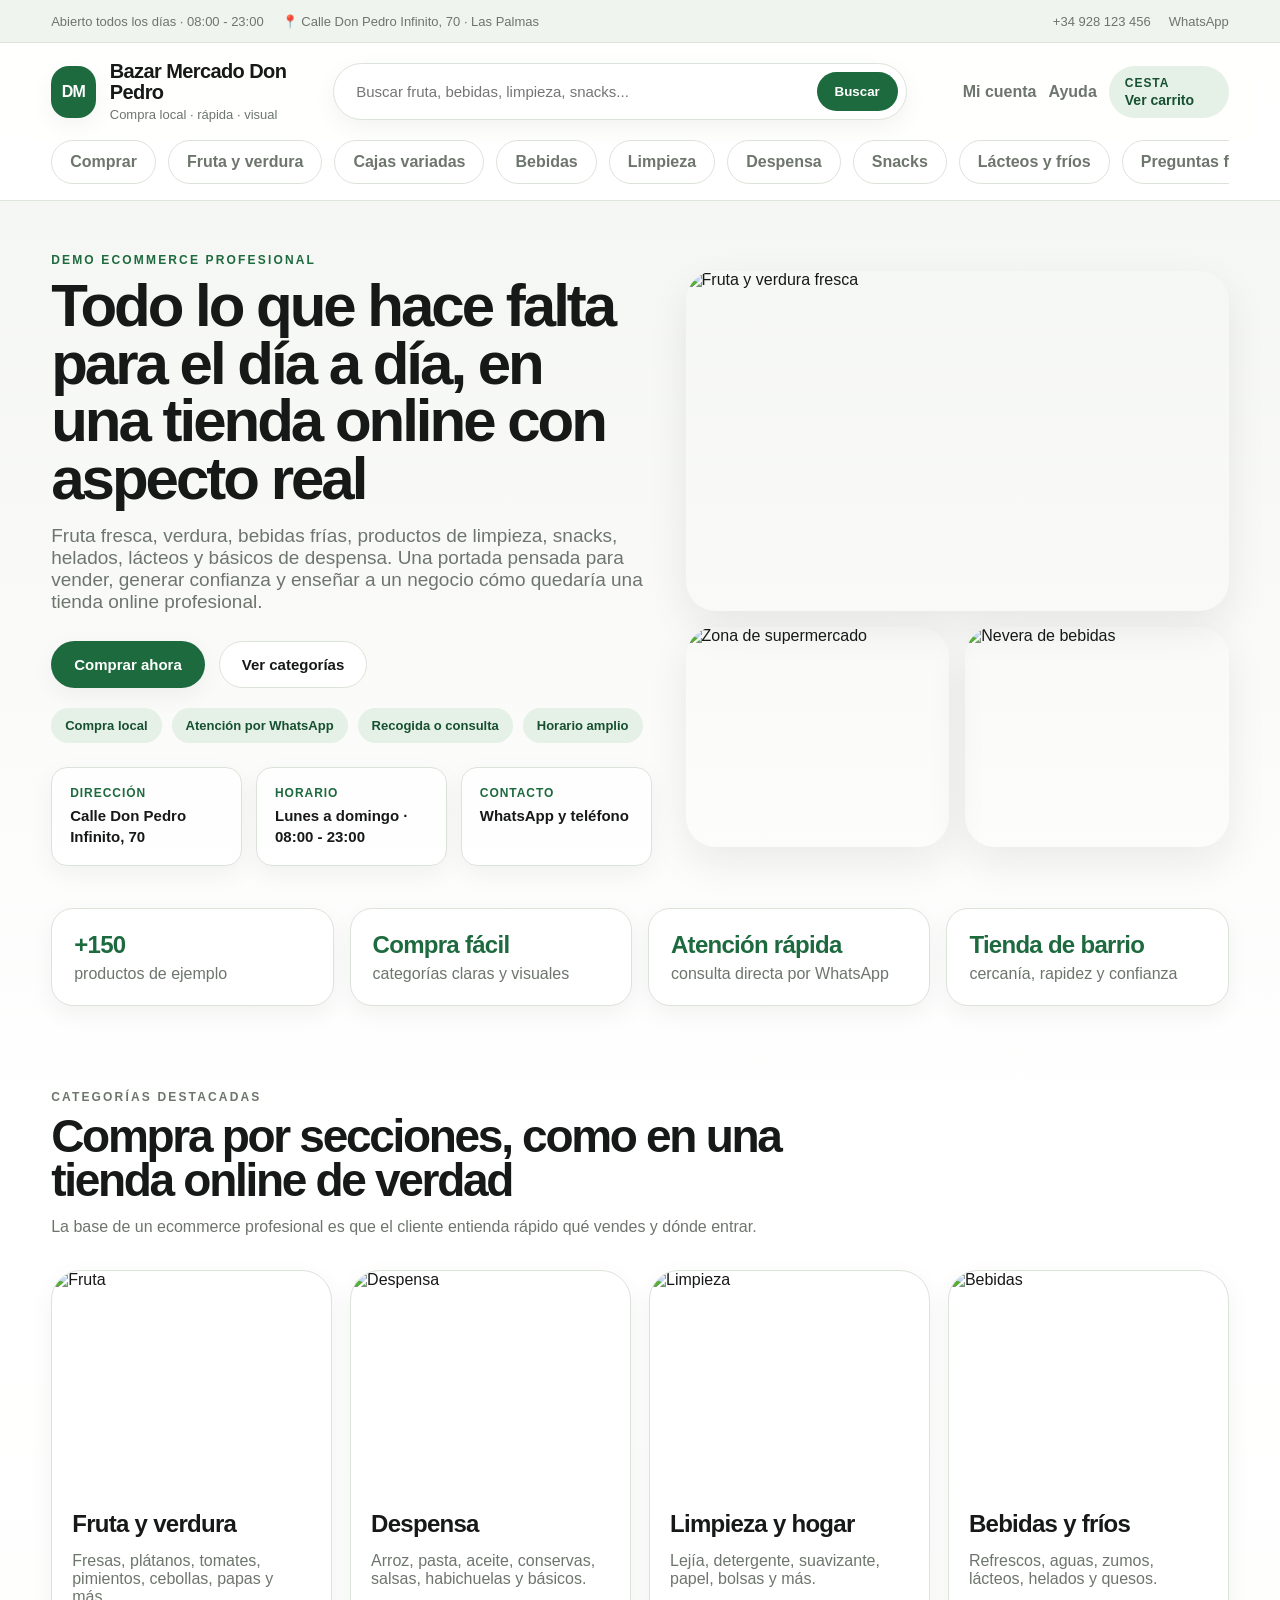
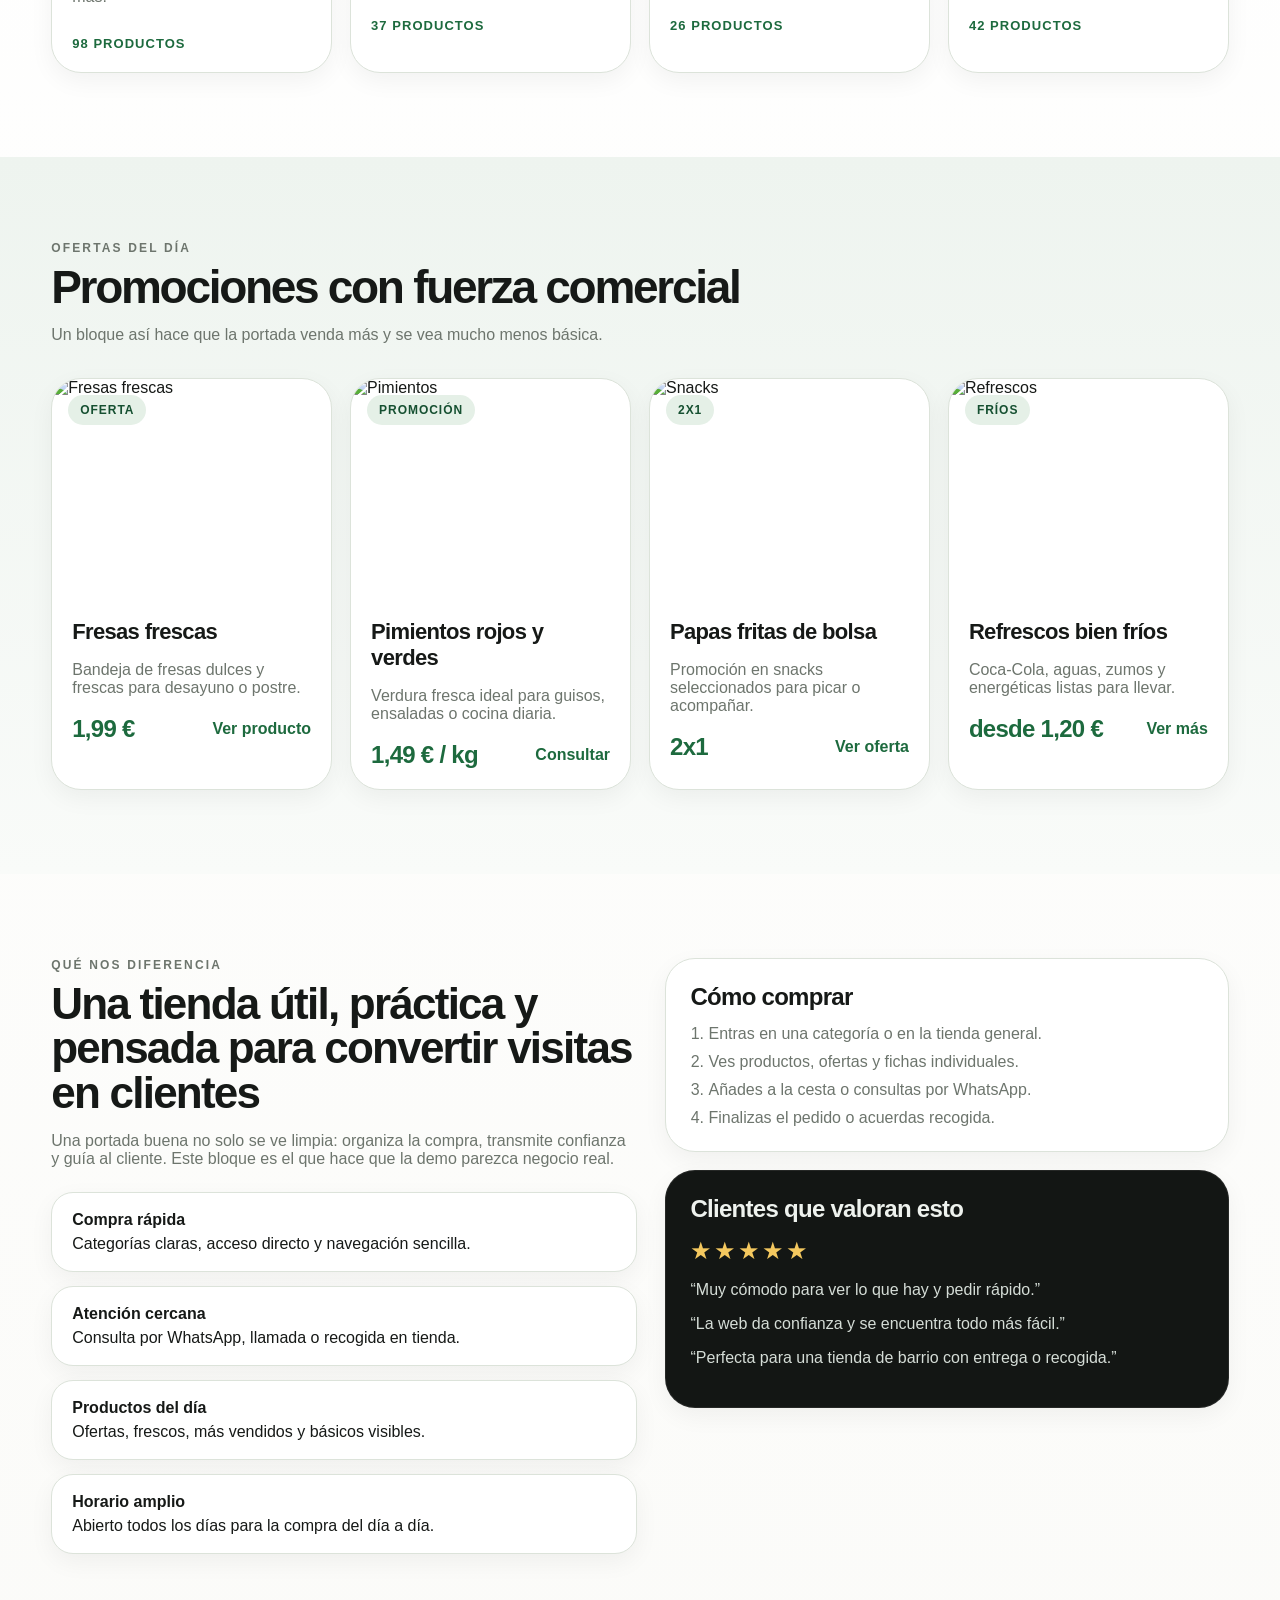
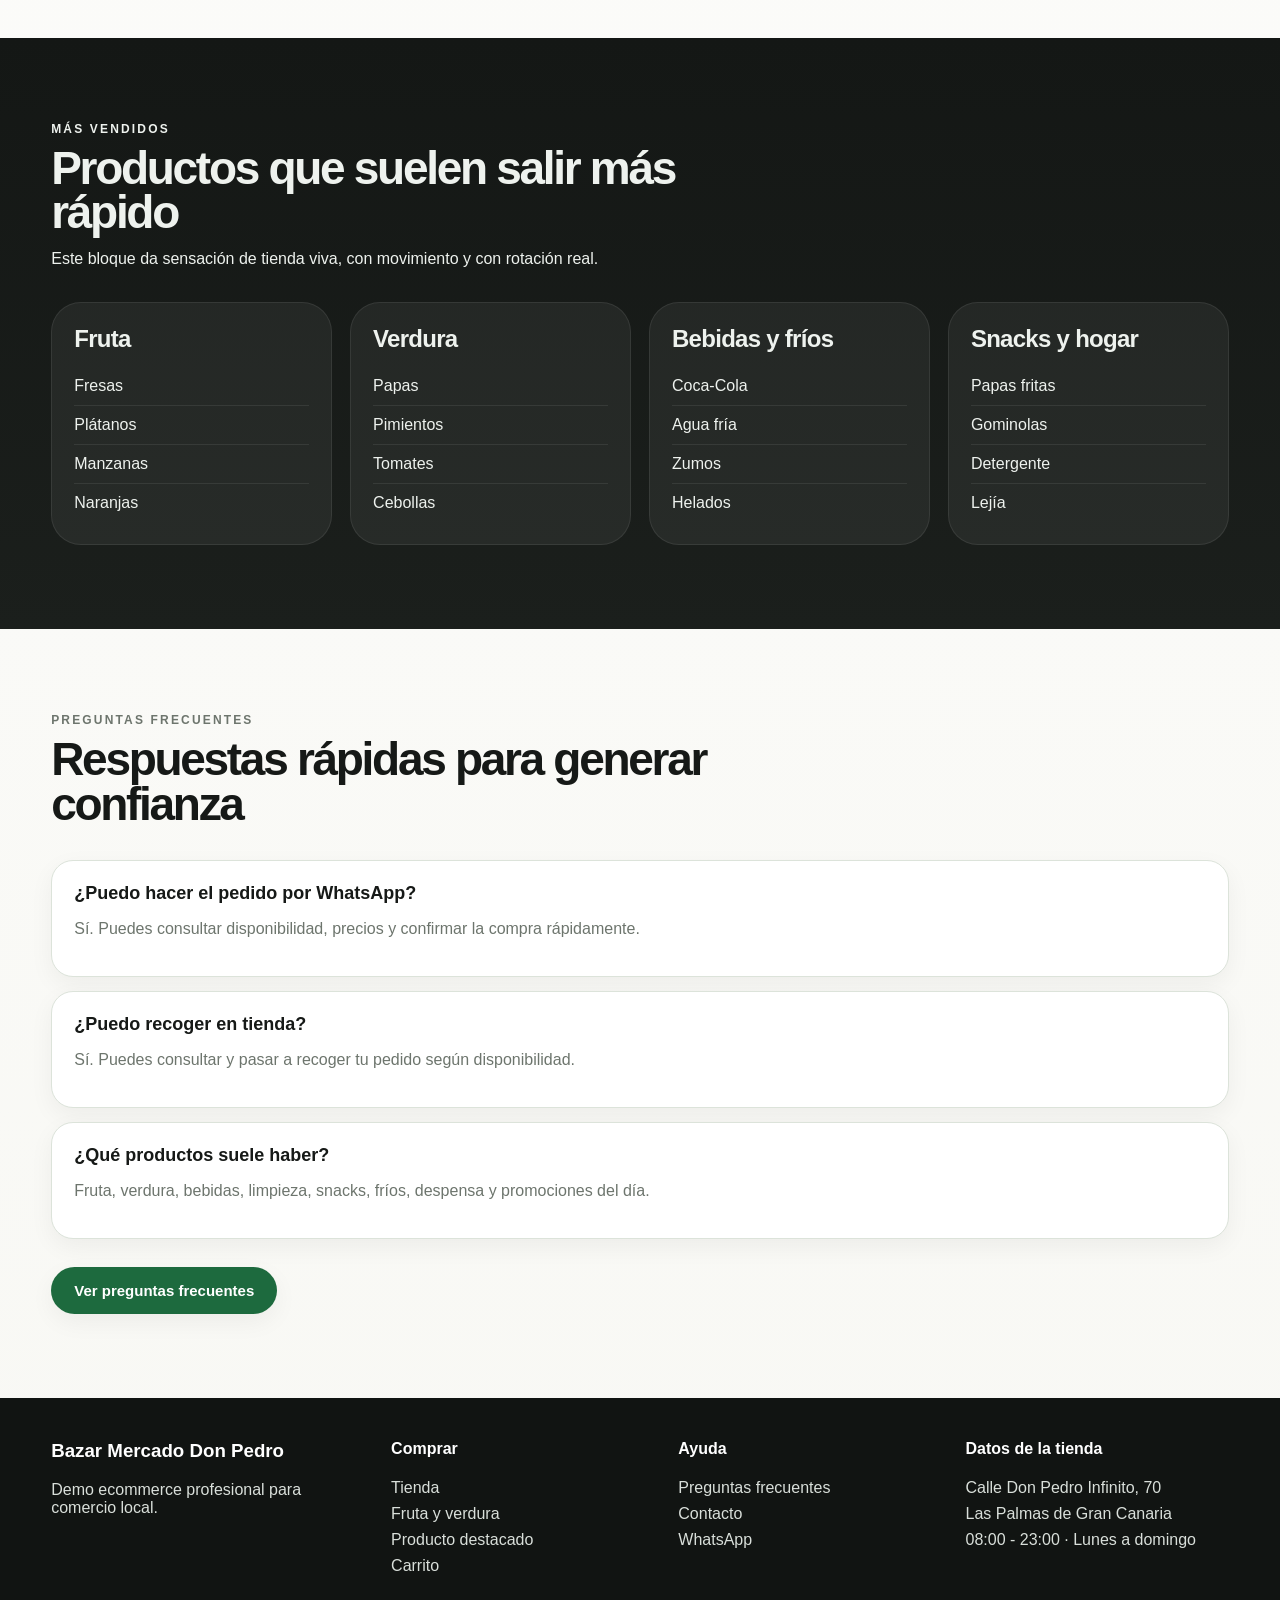
==== commit 02611103: "Update index.html" ====
--- a/index.html
+++ b/index.html
@@ -3,210 +3,313 @@
 <head>
   <meta charset="UTF-8" />
   <meta name="viewport" content="width=device-width, initial-scale=1.0" />
-  <title>Bazar Mercado Don Pedro</title>
-  <meta name="description" content="Bazar Mercado Don Pedro en Calle Don Pedro Infinito, 70. Fruta, verdura, limpieza, bebidas, snacks, helados y productos del día a día." />
+  <title>Bazar Mercado Don Pedro | Compra online</title>
+  <meta name="description" content="Demo ecommerce profesional de Bazar Mercado Don Pedro. Fruta, verdura, bebidas, limpieza, snacks, despensa y productos frescos." />
   <link rel="stylesheet" href="style.css" />
 </head>
 <body>
 
+  <div class="utility-bar">
+    <div class="container utility-inner">
+      <div class="utility-left">
+        <span>Abierto todos los días · 08:00 - 23:00</span>
+        <span>📍 Calle Don Pedro Infinito, 70 · Las Palmas</span>
+      </div>
+      <div class="utility-right">
+        <a href="tel:+34928123456">+34 928 123 456</a>
+        <a href="https://wa.me/34928123456?text=Hola,%20quiero%20consultar%20productos%20del%20bazar">WhatsApp</a>
+      </div>
+    </div>
+  </div>
+
   <header class="site-header">
-    <div class="container header-inner">
-      <div class="brand-block">
-        <p class="eyebrow">Las Palmas de Gran Canaria</p>
-        <h1 class="brand-name">Bazar Mercado Don Pedro</h1>
-        <p class="brand-subtitle">Fruta · Verdura · Limpieza · Bebidas · Dulces · Básicos del hogar</p>
-      </div>
+    <div class="container header-main">
+      <a class="logo" href="index.html">
+        <span class="logo-mark">DM</span>
+        <div class="logo-copy">
+          <strong>Bazar Mercado Don Pedro</strong>
+          <small>Compra local · rápida · visual</small>
+        </div>
+      </a>
+
+      <form class="search-box" action="tienda.html">
+        <input type="text" placeholder="Buscar fruta, bebidas, limpieza, snacks..." />
+        <button type="submit">Buscar</button>
+      </form>
 
       <div class="header-actions">
-        <a class="btn btn-outline" href="tel:+34928123456">Llamar</a>
-        <a class="btn btn-primary" href="https://wa.me/34928123456?text=Hola,%20quiero%20hacer%20un%20pedido%20o%20consultar%20productos">Pedir por WhatsApp</a>
-      </div>
+        <a class="header-link" href="contacto.html">Mi cuenta</a>
+        <a class="header-link" href="faq.html">Ayuda</a>
+        <a class="cart-pill" href="carrito.html">
+          <span>Cesta</span>
+          <strong>Ver carrito</strong>
+        </a>
+      </div>
+    </div>
+
+    <div class="container">
+      <nav class="category-nav">
+        <a href="tienda.html">Comprar</a>
+        <a href="categoria-fruta.html">Fruta y verdura</a>
+        <a href="tienda.html">Cajas variadas</a>
+        <a href="tienda.html">Bebidas</a>
+        <a href="tienda.html">Limpieza</a>
+        <a href="tienda.html">Despensa</a>
+        <a href="tienda.html">Snacks</a>
+        <a href="tienda.html">Lácteos y fríos</a>
+        <a href="faq.html">Preguntas frecuentes</a>
+      </nav>
     </div>
   </header>
 
   <main>
-
-    <section class="hero-section">
+    <section class="hero">
       <div class="container hero-grid">
         <div class="hero-copy">
-          <span class="hero-badge">Abierto todos los días · 08:00 a 23:00</span>
-          <h2 class="hero-title">Tu tienda de barrio con todo lo que hace falta para el día a día</h2>
+          <p class="eyebrow">Demo ecommerce profesional</p>
+          <h1>Todo lo que hace falta para el día a día, en una tienda online con aspecto real</h1>
           <p class="hero-text">
-            En <strong>Calle Don Pedro Infinito, 70</strong>, encuentras fruta fresca, verdura, refrescos fríos,
-            lácteos, snacks, dulces, productos de limpieza, helados, especias y básicos de despensa.
-            Una web clara, visual y cómoda para que el cliente vea lo que hay y contacte en segundos.
+            Fruta fresca, verdura, bebidas frías, productos de limpieza, snacks, helados,
+            lácteos y básicos de despensa. Una portada pensada para vender, generar confianza
+            y enseñar a un negocio cómo quedaría una tienda online profesional.
           </p>
 
-          <div class="hero-buttons">
-            <a class="btn btn-primary" href="https://wa.me/34928123456?text=Hola,%20quiero%20hacer%20un%20pedido">Hacer pedido</a>
-            <a class="btn btn-soft" href="https://www.google.com/maps/search/?api=1&query=Calle+Don+Pedro+Infinito+70+Las+Palmas+de+Gran+Canaria">Ver ubicación</a>
-          </div>
-
-          <div class="hero-info-cards">
-            <div class="mini-card">
-              <p class="mini-card-label">Dirección</p>
-              <p class="mini-card-value">Calle Don Pedro Infinito, 70</p>
-            </div>
-            <div class="mini-card">
-              <p class="mini-card-label">Horario</p>
-              <p class="mini-card-value">Lunes a domingo · 08:00 - 23:00</p>
-            </div>
-            <div class="mini-card">
-              <p class="mini-card-label">Teléfono</p>
-              <p class="mini-card-value">+34 928 123 456</p>
-            </div>
-          </div>
-        </div>
-
-        <div class="hero-visual">
-          <div class="hero-image hero-image-large">
-            <img src="https://images.unsplash.com/photo-1542838132-92c53300491e?auto=format&fit=crop&w=1200&q=80" alt="Fruta y verdura fresca" />
-          </div>
-          <div class="hero-image">
-            <img src="https://images.unsplash.com/photo-1579113800032-c38bd7635818?auto=format&fit=crop&w=1200&q=80" alt="Pasillo de productos" />
-          </div>
-          <div class="hero-image">
-            <img src="https://images.unsplash.com/photo-1580910051074-3eb694886505?auto=format&fit=crop&w=1200&q=80" alt="Nevera de bebidas" />
-          </div>
-        </div>
-      </div>
-    </section>
-
-    <section class="stats-section">
-      <div class="container stats-grid">
-        <div class="stat-card">
-          <p class="stat-number">7 días</p>
-          <p class="stat-text">abierto toda la semana</p>
-        </div>
-        <div class="stat-card">
-          <p class="stat-number">+6</p>
-          <p class="stat-text">grandes categorías de productos</p>
-        </div>
-        <div class="stat-card">
-          <p class="stat-number">Rápido</p>
-          <p class="stat-text">pedido y consulta por WhatsApp</p>
-        </div>
-        <div class="stat-card">
-          <p class="stat-number">Barrio</p>
-          <p class="stat-text">cercanía y compra del día a día</p>
+          <div class="hero-actions">
+            <a class="btn btn-primary" href="tienda.html">Comprar ahora</a>
+            <a class="btn btn-secondary" href="categoria-fruta.html">Ver categorías</a>
+          </div>
+
+          <div class="hero-badges">
+            <span>Compra local</span>
+            <span>Atención por WhatsApp</span>
+            <span>Recogida o consulta</span>
+            <span>Horario amplio</span>
+          </div>
+
+          <div class="hero-info">
+            <div class="info-card">
+              <small>Dirección</small>
+              <strong>Calle Don Pedro Infinito, 70</strong>
+            </div>
+            <div class="info-card">
+              <small>Horario</small>
+              <strong>Lunes a domingo · 08:00 - 23:00</strong>
+            </div>
+            <div class="info-card">
+              <small>Contacto</small>
+              <strong>WhatsApp y teléfono</strong>
+            </div>
+          </div>
+        </div>
+
+        <div class="hero-media">
+          <div class="hero-main-image">
+            <img src="https://images.unsplash.com/photo-1542838132-92c53300491e?auto=format&fit=crop&w=1400&q=80" alt="Fruta y verdura fresca" />
+          </div>
+          <div class="hero-side-grid">
+            <img src="https://images.unsplash.com/photo-1579113800032-c38bd7635818?auto=format&fit=crop&w=900&q=80" alt="Zona de supermercado" />
+            <img src="https://images.unsplash.com/photo-1580910051074-3eb694886505?auto=format&fit=crop&w=900&q=80" alt="Nevera de bebidas" />
+          </div>
+        </div>
+      </div>
+    </section>
+
+    <section class="trust-strip">
+      <div class="container trust-grid">
+        <div class="trust-item">
+          <strong>+150</strong>
+          <span>productos de ejemplo</span>
+        </div>
+        <div class="trust-item">
+          <strong>Compra fácil</strong>
+          <span>categorías claras y visuales</span>
+        </div>
+        <div class="trust-item">
+          <strong>Atención rápida</strong>
+          <span>consulta directa por WhatsApp</span>
+        </div>
+        <div class="trust-item">
+          <strong>Tienda de barrio</strong>
+          <span>cercanía, rapidez y confianza</span>
         </div>
       </div>
     </section>
 
     <section class="section">
       <div class="container">
-        <div class="section-heading">
-          <p class="section-eyebrow">Categorías</p>
-          <h3>Todo lo que el cliente espera encontrar en una tienda completa</h3>
+        <div class="section-head">
+          <p class="eyebrow">Categorías destacadas</p>
+          <h2>Compra por secciones, como en una tienda online de verdad</h2>
+          <p>La base de un ecommerce profesional es que el cliente entienda rápido qué vendes y dónde entrar.</p>
+        </div>
+
+        <div class="category-cards">
+          <a class="category-card" href="categoria-fruta.html">
+            <img src="https://images.unsplash.com/photo-1464965911861-746a04b4bca6?auto=format&fit=crop&w=900&q=80" alt="Fruta" />
+            <div class="category-card-copy">
+              <h3>Fruta y verdura</h3>
+              <p>Fresas, plátanos, tomates, pimientos, cebollas, papas y más.</p>
+              <span>98 productos</span>
+            </div>
+          </a>
+
+          <a class="category-card" href="tienda.html">
+            <img src="https://images.unsplash.com/photo-1604719312566-8912e9c8a213?auto=format&fit=crop&w=900&q=80" alt="Despensa" />
+            <div class="category-card-copy">
+              <h3>Despensa</h3>
+              <p>Arroz, pasta, aceite, conservas, salsas, habichuelas y básicos.</p>
+              <span>37 productos</span>
+            </div>
+          </a>
+
+          <a class="category-card" href="tienda.html">
+            <img src="https://images.unsplash.com/photo-1583947215259-38e31be8751f?auto=format&fit=crop&w=900&q=80" alt="Limpieza" />
+            <div class="category-card-copy">
+              <h3>Limpieza y hogar</h3>
+              <p>Lejía, detergente, suavizante, papel, bolsas y más.</p>
+              <span>26 productos</span>
+            </div>
+          </a>
+
+          <a class="category-card" href="tienda.html">
+            <img src="https://images.unsplash.com/photo-1542838686-0d3f4b6b4b6f?auto=format&fit=crop&w=900&q=80" alt="Bebidas" />
+            <div class="category-card-copy">
+              <h3>Bebidas y fríos</h3>
+              <p>Refrescos, aguas, zumos, lácteos, helados y quesos.</p>
+              <span>42 productos</span>
+            </div>
+          </a>
+        </div>
+      </div>
+    </section>
+
+    <section class="section section-soft">
+      <div class="container">
+        <div class="section-head">
+          <p class="eyebrow">Ofertas del día</p>
+          <h2>Promociones con fuerza comercial</h2>
+          <p>Un bloque así hace que la portada venda más y se vea mucho menos básica.</p>
+        </div>
+
+        <div class="product-grid">
+          <article class="product-card">
+            <span class="product-tag">Oferta</span>
+            <img src="https://images.unsplash.com/photo-1464965911861-746a04b4bca6?auto=format&fit=crop&w=900&q=80" alt="Fresas frescas" />
+            <div class="product-copy">
+              <h3>Fresas frescas</h3>
+              <p>Bandeja de fresas dulces y frescas para desayuno o postre.</p>
+              <div class="product-bottom">
+                <strong>1,99 €</strong>
+                <a href="producto-fresas.html">Ver producto</a>
+              </div>
+            </div>
+          </article>
+
+          <article class="product-card">
+            <span class="product-tag">Promoción</span>
+            <img src="https://images.unsplash.com/photo-1518977676601-b53f82aba655?auto=format&fit=crop&w=900&q=80" alt="Pimientos" />
+            <div class="product-copy">
+              <h3>Pimientos rojos y verdes</h3>
+              <p>Verdura fresca ideal para guisos, ensaladas o cocina diaria.</p>
+              <div class="product-bottom">
+                <strong>1,49 € / kg</strong>
+                <a href="tienda.html">Consultar</a>
+              </div>
+            </div>
+          </article>
+
+          <article class="product-card">
+            <span class="product-tag">2x1</span>
+            <img src="https://images.unsplash.com/photo-1621939514649-280e2ee25f60?auto=format&fit=crop&w=900&q=80" alt="Snacks" />
+            <div class="product-copy">
+              <h3>Papas fritas de bolsa</h3>
+              <p>Promoción en snacks seleccionados para picar o acompañar.</p>
+              <div class="product-bottom">
+                <strong>2x1</strong>
+                <a href="tienda.html">Ver oferta</a>
+              </div>
+            </div>
+          </article>
+
+          <article class="product-card">
+            <span class="product-tag">Fríos</span>
+            <img src="https://images.unsplash.com/photo-1580910051074-3eb694886505?auto=format&fit=crop&w=900&q=80" alt="Refrescos" />
+            <div class="product-copy">
+              <h3>Refrescos bien fríos</h3>
+              <p>Coca-Cola, aguas, zumos y energéticas listas para llevar.</p>
+              <div class="product-bottom">
+                <strong>desde 1,20 €</strong>
+                <a href="tienda.html">Ver más</a>
+              </div>
+            </div>
+          </article>
+        </div>
+      </div>
+    </section>
+
+    <section class="section">
+      <div class="container split-section">
+        <div class="split-copy">
+          <p class="eyebrow">Qué nos diferencia</p>
+          <h2>Una tienda útil, práctica y pensada para convertir visitas en clientes</h2>
           <p>
-            Esta parte hace que la web parezca un comercio real de verdad. No solo enseña que la tienda existe:
-            deja claro lo que vende y lo que el cliente puede preguntar o encargar.
+            Una portada buena no solo se ve limpia: organiza la compra, transmite confianza
+            y guía al cliente. Este bloque es el que hace que la demo parezca negocio real.
           </p>
-        </div>
-
-        <div class="category-grid">
-          <article class="category-card">
-            <h4>Fruta</h4>
-            <p>Fresas, plátanos, manzanas, naranjas, limones, peras, uvas, melón y sandía.</p>
-          </article>
-
-          <article class="category-card">
-            <h4>Verdura</h4>
-            <p>Tomates, pimientos, cebollas, papas, zanahorias, pepinos, lechuga y habichuelas.</p>
-          </article>
-
-          <article class="category-card">
-            <h4>Limpieza del hogar</h4>
-            <p>Detergente, lejía, suavizante, estropajos, bolsas de basura, papel higiénico y papel de cocina.</p>
-          </article>
-
-          <article class="category-card">
-            <h4>Dulces y chuches</h4>
-            <p>Gominolas, chupachups, caramelos, chocolatinas, galletas y pequeños caprichos del día.</p>
-          </article>
-
-          <article class="category-card">
-            <h4>Snacks y bebidas</h4>
-            <p>Papas fritas, snacks salados, Coca-Cola, zumos, agua, bebidas energéticas y refrescos fríos.</p>
-          </article>
-
-          <article class="category-card">
-            <h4>Despensa y básicos</h4>
-            <p>Arroz, pasta, aceite, conservas, salsas, habichuelas, sal, azúcar y especias.</p>
-          </article>
-        </div>
-      </div>
-    </section>
-
-    <section class="section section-tinted">
-      <div class="container">
-        <div class="section-heading">
-          <p class="section-eyebrow">Ofertas del día</p>
-          <h3>Promociones que llaman la atención y animan a pasar o escribir</h3>
-          <p>
-            Este bloque ayuda mucho a que la web no se vea vacía. Da sensación de negocio activo, cercano y con movimiento real.
-          </p>
-        </div>
-
-        <div class="offer-grid">
-          <article class="offer-card">
-            <span class="offer-tag">Oferta</span>
-            <h4>Fresas frescas</h4>
-            <p class="offer-price">1,99 € / bandeja</p>
-            <p>Perfectas para desayunos, meriendas o postres.</p>
-          </article>
-
-          <article class="offer-card">
-            <span class="offer-tag">Oferta</span>
-            <h4>Pimientos rojos y verdes</h4>
-            <p class="offer-price">1,49 € / kg</p>
-            <p>Verdura fresca ideal para cocinar en casa.</p>
-          </article>
-
-          <article class="offer-card">
-            <span class="offer-tag">Promoción</span>
-            <h4>Papas fritas de bolsa</h4>
-            <p class="offer-price">2x1</p>
-            <p>Snacks seleccionados para picar durante el día.</p>
-          </article>
-
-          <article class="offer-card">
-            <span class="offer-tag">Fríos</span>
-            <h4>Refrescos bien fríos</h4>
-            <p class="offer-price">3 por 2,50 €</p>
-            <p>Coca-Cola, limón, naranja y otras bebidas.</p>
-          </article>
-
-          <article class="offer-card">
-            <span class="offer-tag">Verano</span>
-            <h4>Helados y polos</h4>
-            <p class="offer-price">Desde 1 €</p>
-            <p>Opciones para niños y adultos a cualquier hora.</p>
-          </article>
-
-          <article class="offer-card">
-            <span class="offer-tag">Hogar</span>
-            <h4>Limpieza del hogar</h4>
-            <p class="offer-price">Hasta -20%</p>
-            <p>Detergente, lejía, papel y productos básicos.</p>
-          </article>
+
+          <div class="feature-list">
+            <div class="feature-item">
+              <strong>Compra rápida</strong>
+              <span>Categorías claras, acceso directo y navegación sencilla.</span>
+            </div>
+            <div class="feature-item">
+              <strong>Atención cercana</strong>
+              <span>Consulta por WhatsApp, llamada o recogida en tienda.</span>
+            </div>
+            <div class="feature-item">
+              <strong>Productos del día</strong>
+              <span>Ofertas, frescos, más vendidos y básicos visibles.</span>
+            </div>
+            <div class="feature-item">
+              <strong>Horario amplio</strong>
+              <span>Abierto todos los días para la compra del día a día.</span>
+            </div>
+          </div>
+        </div>
+
+        <div class="split-panel">
+          <div class="panel-card">
+            <h3>Cómo comprar</h3>
+            <ol>
+              <li>Entras en una categoría o en la tienda general.</li>
+              <li>Ves productos, ofertas y fichas individuales.</li>
+              <li>Añades a la cesta o consultas por WhatsApp.</li>
+              <li>Finalizas el pedido o acuerdas recogida.</li>
+            </ol>
+          </div>
+
+          <div class="panel-card panel-card-dark">
+            <h3>Clientes que valoran esto</h3>
+            <div class="review-stars">★★★★★</div>
+            <p>“Muy cómodo para ver lo que hay y pedir rápido.”</p>
+            <p>“La web da confianza y se encuentra todo más fácil.”</p>
+            <p>“Perfecta para una tienda de barrio con entrega o recogida.”</p>
+          </div>
         </div>
       </div>
     </section>
 
     <section class="section section-dark">
       <div class="container">
-        <div class="section-heading section-heading-dark">
-          <p class="section-eyebrow">Lo más vendido</p>
-          <h3>Productos que suelen salir más rápido</h3>
-          <p>
-            Esta parte da sensación de realidad y de negocio con rotación. Queda muy profesional en una web de comercio local.
-          </p>
-        </div>
-
-        <div class="popular-grid">
-          <div class="popular-card">
-            <h4>Fruta del día</h4>
+        <div class="section-head section-head-dark">
+          <p class="eyebrow">Más vendidos</p>
+          <h2>Productos que suelen salir más rápido</h2>
+          <p>Este bloque da sensación de tienda viva, con movimiento y con rotación real.</p>
+        </div>
+
+        <div class="best-sellers">
+          <div class="best-card">
+            <h3>Fruta</h3>
             <ul>
               <li>Fresas</li>
               <li>Plátanos</li>
@@ -214,9 +317,8 @@
               <li>Naranjas</li>
             </ul>
           </div>
-
-          <div class="popular-card">
-            <h4>Verdura básica</h4>
+          <div class="best-card">
+            <h3>Verdura</h3>
             <ul>
               <li>Papas</li>
               <li>Pimientos</li>
@@ -224,172 +326,84 @@
               <li>Cebollas</li>
             </ul>
           </div>
-
-          <div class="popular-card">
-            <h4>Bebidas y fríos</h4>
+          <div class="best-card">
+            <h3>Bebidas y fríos</h3>
             <ul>
               <li>Coca-Cola</li>
               <li>Agua fría</li>
               <li>Zumos</li>
-              <li>Energéticas</li>
+              <li>Helados</li>
             </ul>
           </div>
-
-          <div class="popular-card">
-            <h4>Dulces y snacks</h4>
+          <div class="best-card">
+            <h3>Snacks y hogar</h3>
             <ul>
+              <li>Papas fritas</li>
               <li>Gominolas</li>
-              <li>Chupachups</li>
-              <li>Papas fritas</li>
-              <li>Chocolate</li>
+              <li>Detergente</li>
+              <li>Lejía</li>
             </ul>
           </div>
-        </div>
-
-        <div class="tag-cloud">
-          <span>Quesos</span>
-          <span>Mousse</span>
-          <span>Helados</span>
-          <span>Yogures</span>
-          <span>Lejía</span>
-          <span>Detergente</span>
-          <span>Suavizante</span>
-          <span>Arroz</span>
-          <span>Pasta</span>
-          <span>Aceite</span>
-          <span>Especias</span>
-          <span>Conservas</span>
-          <span>Galletas</span>
-          <span>Caramelos</span>
-          <span>Habichuelas</span>
         </div>
       </div>
     </section>
 
     <section class="section">
       <div class="container">
-        <div class="section-heading">
-          <p class="section-eyebrow">Novedades y servicios</p>
-          <h3>Una tienda útil, práctica y preparada para el cliente</h3>
-          <p>
-            No hace falta una tienda online complicada. Muchas veces basta con una web premium, clara y visual que facilite la consulta y el pedido.
-          </p>
-        </div>
-
-        <div class="services-grid">
-          <article class="service-card">
-            <h4>Consulta por WhatsApp</h4>
-            <p>Pregunta si hay producto disponible y resuelve dudas en segundos.</p>
-          </article>
-
-          <article class="service-card">
-            <h4>Compra rápida del día</h4>
-            <p>Ideal para fruta, verdura, bebidas, limpieza y básicos del hogar.</p>
-          </article>
-
-          <article class="service-card">
-            <h4>Recogida fácil</h4>
-            <p>El cliente puede escribir, confirmar y pasar a recoger su compra.</p>
-          </article>
-
-          <article class="service-card">
-            <h4>Horario amplio</h4>
-            <p>Abierto desde la mañana hasta la noche, todos los días de la semana.</p>
-          </article>
-        </div>
-      </div>
-    </section>
-
-    <section class="section section-gallery">
-      <div class="container">
-        <div class="section-heading">
-          <p class="section-eyebrow">Fotos</p>
-          <h3>Una presentación más visual y profesional</h3>
-          <p>
-            Estas imágenes hacen que la web se vea más seria, más cuidada y más cercana a una tienda real.
-          </p>
-        </div>
-
-        <div class="gallery-grid">
-          <div class="gallery-item">
-            <img src="https://images.unsplash.com/photo-1542838132-92c53300491e?auto=format&fit=crop&w=1200&q=80" alt="Zona de fruta y verdura" />
-            <p>Zona de fruta y verdura</p>
-          </div>
-          <div class="gallery-item">
-            <img src="https://images.unsplash.com/photo-1583947215259-38e31be8751f?auto=format&fit=crop&w=1200&q=80" alt="Productos de limpieza" />
-            <p>Pasillo de limpieza y hogar</p>
-          </div>
-          <div class="gallery-item">
-            <img src="https://images.unsplash.com/photo-1580910051074-3eb694886505?auto=format&fit=crop&w=1200&q=80" alt="Neveras de bebidas" />
-            <p>Neveras de bebidas y fríos</p>
-          </div>
-          <div class="gallery-item">
-            <img src="https://images.unsplash.com/photo-1621939514649-280e2ee25f60?auto=format&fit=crop&w=1200&q=80" alt="Dulces y snacks" />
-            <p>Dulces, snacks y caprichos</p>
-          </div>
-        </div>
-      </div>
-    </section>
-
-    <section class="section section-contact">
-      <div class="container contact-grid">
-        <div class="contact-copy">
-          <p class="section-eyebrow">Ubicación y contacto</p>
-          <h3>Fácil de encontrar, fácil de contactar</h3>
-          <p>
-            La web deja claro dónde está la tienda, cuándo abre y cómo escribir o llamar.
-            Esa es la parte que más ayuda a convertir visitas en clientes reales.
-          </p>
-
-          <div class="contact-box">
-            <strong>Dirección</strong>
-            <p>Calle Don Pedro Infinito, 70<br>Las Palmas de Gran Canaria</p>
-          </div>
-
-          <div class="contact-box">
-            <strong>Horario</strong>
-            <p>Lunes a domingo · 08:00 - 23:00</p>
-          </div>
-
-          <div class="contact-box">
-            <strong>Teléfono</strong>
-            <p>+34 928 123 456</p>
-          </div>
-
-          <div class="contact-actions">
-            <a class="btn btn-outline" href="https://www.google.com/maps/search/?api=1&query=Calle+Don+Pedro+Infinito+70+Las+Palmas+de+Gran+Canaria">Ver en Google Maps</a>
-            <a class="btn btn-primary" href="https://wa.me/34928123456?text=Hola,%20quiero%20consultar%20productos%20del%20bazar">Abrir WhatsApp</a>
-          </div>
-        </div>
-
-        <div class="contact-map">
-          <iframe
-            src="https://www.google.com/maps?q=Calle+Don+Pedro+Infinito+70+Las+Palmas+de+Gran+Canaria&output=embed"
-            width="100%"
-            height="420"
-            style="border:0;"
-            loading="lazy"
-            allowfullscreen="">
-          </iframe>
-        </div>
-      </div>
-    </section>
-
+        <div class="section-head">
+          <p class="eyebrow">Preguntas frecuentes</p>
+          <h2>Respuestas rápidas para generar confianza</h2>
+        </div>
+
+        <div class="faq-preview">
+          <div class="faq-item">
+            <strong>¿Puedo hacer el pedido por WhatsApp?</strong>
+            <p>Sí. Puedes consultar disponibilidad, precios y confirmar la compra rápidamente.</p>
+          </div>
+          <div class="faq-item">
+            <strong>¿Puedo recoger en tienda?</strong>
+            <p>Sí. Puedes consultar y pasar a recoger tu pedido según disponibilidad.</p>
+          </div>
+          <div class="faq-item">
+            <strong>¿Qué productos suele haber?</strong>
+            <p>Fruta, verdura, bebidas, limpieza, snacks, fríos, despensa y promociones del día.</p>
+          </div>
+        </div>
+
+        <div class="center-cta">
+          <a class="btn btn-primary" href="faq.html">Ver preguntas frecuentes</a>
+        </div>
+      </div>
+    </section>
   </main>
 
   <footer class="site-footer">
-    <div class="container footer-inner">
+    <div class="container footer-grid">
       <div>
-        <h4>Bazar Mercado Don Pedro</h4>
-        <p>Demo profesional de página web para comercio local.</p>
-      </div>
+        <h3>Bazar Mercado Don Pedro</h3>
+        <p>Demo ecommerce profesional para comercio local.</p>
+      </div>
+
       <div>
+        <h4>Comprar</h4>
+        <a href="tienda.html">Tienda</a>
+        <a href="categoria-fruta.html">Fruta y verdura</a>
+        <a href="producto-fresas.html">Producto destacado</a>
+        <a href="carrito.html">Carrito</a>
+      </div>
+
+      <div>
+        <h4>Ayuda</h4>
+        <a href="faq.html">Preguntas frecuentes</a>
+        <a href="contacto.html">Contacto</a>
+        <a href="https://wa.me/34928123456?text=Hola,%20quiero%20consultar%20productos">WhatsApp</a>
+      </div>
+
+      <div>
+        <h4>Datos de la tienda</h4>
         <p>Calle Don Pedro Infinito, 70</p>
         <p>Las Palmas de Gran Canaria</p>
-      </div>
-      <div>
-        <p>Abierto todos los días</p>
-        <p>08:00 - 23:00</p>
+        <p>08:00 - 23:00 · Lunes a domingo</p>
       </div>
     </div>
   </footer>
--- a/style.css
+++ b/style.css
@@ -1,240 +1,812 @@
+:root {
+  --bg: #f5f4ef;
+  --white: #ffffff;
+  --text: #161917;
+  --muted: #6d756d;
+  --line: #dce3da;
+  --green: #1d6a3e;
+  --green-dark: #165031;
+  --green-soft: #e5f0e7;
+  --dark: #131614;
+  --shadow: 0 16px 40px rgba(20, 28, 22, 0.08);
+  --shadow-soft: 0 8px 24px rgba(20, 28, 22, 0.05);
+  --radius-xl: 30px;
+  --radius-lg: 22px;
+  --radius-md: 16px;
+  --container: 1220px;
+}
+
 * {
   box-sizing: border-box;
 }
 
+html {
+  scroll-behavior: smooth;
+}
+
 body {
   margin: 0;
-  font-family: Arial, sans-serif;
-  background: #f7f8f5;
-  color: #222;
-  line-height: 1.5;
+  font-family: "Segoe UI", Inter, Arial, sans-serif;
+  color: var(--text);
+  background: linear-gradient(to bottom, #f3f5f1 0%, #ffffff 24%, #f8f8f4 100%);
+  overflow-x: hidden;
+}
+
+img {
+  width: 100%;
+  display: block;
+}
+
+a {
+  color: inherit;
+  text-decoration: none;
 }
 
 .container {
-  width: 90%;
-  max-width: 1200px;
+  width: min(92%, var(--container));
   margin: 0 auto;
 }
 
-.topbar {
-  background: #ffffff;
-  border-bottom: 1px solid #ddd;
-  padding: 20px 0;
-}
-
-.topbar-inner {
-  display: flex;
+.utility-bar {
+  background: #f0f4ef;
+  border-bottom: 1px solid var(--line);
+  font-size: 13px;
+}
+
+.utility-inner {
+  min-height: 42px;
+  display: flex;
+  align-items: center;
   justify-content: space-between;
+  gap: 16px;
+  color: var(--muted);
+}
+
+.utility-left,
+.utility-right {
+  display: flex;
   align-items: center;
-  gap: 20px;
+  gap: 18px;
   flex-wrap: wrap;
 }
 
+.utility-right a:hover {
+  color: var(--green);
+}
+
+.site-header {
+  position: sticky;
+  top: 0;
+  z-index: 40;
+  background: rgba(255, 255, 255, 0.93);
+  backdrop-filter: blur(12px);
+  border-bottom: 1px solid rgba(220, 227, 218, 0.92);
+}
+
+.header-main {
+  display: grid;
+  grid-template-columns: 260px 1fr 300px;
+  gap: 22px;
+  align-items: center;
+  padding: 18px 0;
+}
+
 .logo {
+  display: flex;
+  align-items: center;
+  gap: 14px;
+}
+
+.logo-mark {
+  width: 52px;
+  height: 52px;
+  border-radius: 18px;
+  background: var(--green);
+  color: #fff;
+  display: grid;
+  place-items: center;
+  font-weight: 800;
+  letter-spacing: -0.04em;
+  box-shadow: var(--shadow-soft);
+}
+
+.logo-copy {
+  display: flex;
+  flex-direction: column;
+}
+
+.logo-copy strong {
+  font-size: 20px;
+  line-height: 1.05;
+  letter-spacing: -0.03em;
+}
+
+.logo-copy small {
+  margin-top: 4px;
+  color: var(--muted);
+  font-size: 13px;
+}
+
+.search-box {
+  display: grid;
+  grid-template-columns: 1fr auto;
+  gap: 10px;
+  align-items: center;
+  background: var(--white);
+  border: 1px solid var(--line);
+  border-radius: 999px;
+  padding: 8px;
+  box-shadow: var(--shadow-soft);
+}
+
+.search-box input {
+  border: 0;
+  outline: 0;
+  font-size: 15px;
+  padding: 10px 14px;
+  background: transparent;
+  color: var(--text);
+}
+
+.search-box button {
+  border: 0;
+  cursor: pointer;
+  border-radius: 999px;
+  background: var(--green);
+  color: #fff;
+  font-weight: 700;
+  padding: 12px 18px;
+}
+
+.header-actions {
+  display: flex;
+  justify-content: flex-end;
+  gap: 12px;
+  align-items: center;
+}
+
+.header-link {
+  font-weight: 600;
+  color: var(--muted);
+}
+
+.header-link:hover {
+  color: var(--green);
+}
+
+.cart-pill {
+  background: var(--green-soft);
+  color: var(--green-dark);
+  border-radius: 999px;
+  padding: 10px 16px;
+  display: flex;
+  flex-direction: column;
+  gap: 2px;
+  min-width: 120px;
+}
+
+.cart-pill span {
+  font-size: 12px;
+  text-transform: uppercase;
+  letter-spacing: 0.08em;
+  font-weight: 700;
+}
+
+.cart-pill strong {
+  font-size: 14px;
+}
+
+.category-nav {
+  display: flex;
+  gap: 12px;
+  overflow-x: auto;
+  padding: 0 0 16px;
+  scrollbar-width: none;
+}
+
+.category-nav::-webkit-scrollbar {
+  display: none;
+}
+
+.category-nav a {
+  white-space: nowrap;
+  padding: 12px 18px;
+  border: 1px solid var(--line);
+  border-radius: 999px;
+  background: var(--white);
+  font-weight: 600;
+  color: var(--muted);
+}
+
+.category-nav a:hover {
+  color: var(--green);
+  border-color: #c7d7ca;
+}
+
+.hero {
+  padding: 52px 0 34px;
+}
+
+.hero-grid {
+  display: grid;
+  grid-template-columns: 1.05fr 0.95fr;
+  gap: 34px;
+  align-items: center;
+}
+
+.eyebrow {
+  margin: 0 0 10px;
+  color: var(--green);
+  font-size: 12px;
+  letter-spacing: 0.18em;
+  text-transform: uppercase;
+  font-weight: 800;
+}
+
+.hero h1,
+.section-head h2 {
   margin: 0;
-  font-size: 30px;
-  color: #1f4d2e;
-}
-
-.subtitle {
-  margin: 5px 0 0;
-  color: #666;
-}
-
-.hero {
-  padding: 50px 0;
-  background: linear-gradient(to bottom, #eef7ee, #ffffff);
-}
-
-.hero-grid {
-  display: grid;
-  grid-template-columns: 1.1fr 1fr;
-  gap: 30px;
+  font-size: clamp(34px, 5vw, 60px);
+  line-height: 0.96;
+  letter-spacing: -0.05em;
+}
+
+.hero-text,
+.section-head p,
+.split-copy p,
+.faq-item p,
+.product-copy p,
+.category-card-copy p {
+  color: var(--muted);
+}
+
+.hero-text {
+  font-size: 19px;
+  margin: 18px 0 0;
+  max-width: 60ch;
+}
+
+.hero-actions {
+  display: flex;
+  gap: 14px;
+  flex-wrap: wrap;
+  margin: 28px 0 20px;
+}
+
+.btn {
+  display: inline-flex;
   align-items: center;
-}
-
-.hero-text h2 {
-  font-size: 42px;
-  margin: 15px 0;
-  color: #1b1b1b;
-}
-
-.hero-text p {
+  justify-content: center;
+  border-radius: 999px;
+  padding: 14px 22px;
+  font-size: 15px;
+  font-weight: 700;
+  transition: 0.2s ease;
+  border: 1px solid transparent;
+}
+
+.btn:hover {
+  transform: translateY(-1px);
+}
+
+.btn-primary {
+  background: var(--green);
+  color: #fff;
+  box-shadow: var(--shadow-soft);
+}
+
+.btn-primary:hover {
+  background: var(--green-dark);
+}
+
+.btn-secondary {
+  background: var(--white);
+  color: var(--text);
+  border-color: var(--line);
+}
+
+.btn-secondary:hover {
+  background: #f8f9f7;
+}
+
+.hero-badges {
+  display: flex;
+  gap: 10px;
+  flex-wrap: wrap;
+}
+
+.hero-badges span {
+  background: var(--green-soft);
+  color: var(--green-dark);
+  border-radius: 999px;
+  padding: 10px 14px;
+  font-size: 13px;
+  font-weight: 700;
+}
+
+.hero-info {
+  margin-top: 24px;
+  display: grid;
+  grid-template-columns: repeat(3, 1fr);
+  gap: 14px;
+}
+
+.info-card {
+  background: rgba(255, 255, 255, 0.86);
+  border: 1px solid var(--line);
+  border-radius: var(--radius-md);
+  padding: 18px;
+  box-shadow: var(--shadow-soft);
+}
+
+.info-card small {
+  display: block;
+  color: var(--green);
+  font-size: 12px;
+  text-transform: uppercase;
+  letter-spacing: 0.08em;
+  font-weight: 800;
+  margin-bottom: 6px;
+}
+
+.info-card strong {
+  font-size: 15px;
+  line-height: 1.35;
+}
+
+.hero-media {
+  display: grid;
+  grid-template-columns: 1fr;
+  gap: 16px;
+}
+
+.hero-main-image,
+.hero-side-grid img {
+  border-radius: var(--radius-xl);
+  overflow: hidden;
+  box-shadow: var(--shadow);
+}
+
+.hero-main-image img {
+  height: 340px;
+  object-fit: cover;
+}
+
+.hero-side-grid {
+  display: grid;
+  grid-template-columns: 1fr 1fr;
+  gap: 16px;
+}
+
+.hero-side-grid img {
+  height: 220px;
+  object-fit: cover;
+}
+
+.trust-strip {
+  padding: 8px 0 0;
+}
+
+.trust-grid {
+  display: grid;
+  grid-template-columns: repeat(4, 1fr);
+  gap: 16px;
+}
+
+.trust-item {
+  background: var(--white);
+  border: 1px solid var(--line);
+  border-radius: var(--radius-lg);
+  padding: 22px;
+  box-shadow: var(--shadow-soft);
+}
+
+.trust-item strong {
+  display: block;
+  font-size: 24px;
+  letter-spacing: -0.03em;
+  margin-bottom: 6px;
+  color: var(--green);
+}
+
+.trust-item span {
+  color: var(--muted);
+}
+
+.section {
+  padding: 84px 0;
+}
+
+.section-soft {
+  background: linear-gradient(to bottom, #eef4ef 0%, #f9fbf9 100%);
+}
+
+.section-dark {
+  background: linear-gradient(180deg, #141715 0%, #1b1f1c 100%);
+  color: #eef2ee;
+}
+
+.section-head {
+  max-width: 760px;
+  margin-bottom: 34px;
+}
+
+.section-head h2 {
+  font-size: clamp(28px, 4vw, 46px);
+  margin-top: 8px;
+  margin-bottom: 12px;
+}
+
+.section-head-dark p,
+.section-head-dark h2 {
+  color: #eef2ee;
+}
+
+.category-cards {
+  display: grid;
+  grid-template-columns: repeat(4, 1fr);
+  gap: 18px;
+}
+
+.category-card {
+  background: var(--white);
+  border: 1px solid var(--line);
+  border-radius: var(--radius-xl);
+  overflow: hidden;
+  box-shadow: var(--shadow-soft);
+}
+
+.category-card img {
+  height: 220px;
+  object-fit: cover;
+}
+
+.category-card-copy {
+  padding: 20px;
+}
+
+.category-card-copy h3 {
+  margin: 0 0 8px;
+  font-size: 24px;
+  line-height: 1.05;
+  letter-spacing: -0.03em;
+}
+
+.category-card-copy span {
+  display: inline-block;
+  margin-top: 14px;
+  color: var(--green);
+  font-size: 13px;
+  font-weight: 800;
+  text-transform: uppercase;
+  letter-spacing: 0.08em;
+}
+
+.product-grid {
+  display: grid;
+  grid-template-columns: repeat(4, 1fr);
+  gap: 18px;
+}
+
+.product-card {
+  background: var(--white);
+  border: 1px solid var(--line);
+  border-radius: var(--radius-xl);
+  overflow: hidden;
+  box-shadow: var(--shadow-soft);
+}
+
+.product-card img {
+  height: 220px;
+  object-fit: cover;
+}
+
+.product-copy {
+  padding: 20px;
+}
+
+.product-copy h3 {
+  margin: 0 0 8px;
+  font-size: 22px;
+  letter-spacing: -0.03em;
+}
+
+.product-tag {
+  position: absolute;
+  margin: 16px;
+  z-index: 2;
+  background: var(--green-soft);
+  color: var(--green-dark);
+  padding: 8px 12px;
+  border-radius: 999px;
+  font-size: 12px;
+  font-weight: 800;
+  letter-spacing: 0.08em;
+  text-transform: uppercase;
+}
+
+.product-card {
+  position: relative;
+}
+
+.product-bottom {
+  margin-top: 18px;
+  display: flex;
+  align-items: center;
+  justify-content: space-between;
+  gap: 12px;
+}
+
+.product-bottom strong {
+  font-size: 24px;
+  letter-spacing: -0.03em;
+  color: var(--green);
+}
+
+.product-bottom a {
+  color: var(--green);
+  font-weight: 700;
+}
+
+.split-section {
+  display: grid;
+  grid-template-columns: 1.02fr 0.98fr;
+  gap: 28px;
+  align-items: start;
+}
+
+.split-copy h2 {
+  font-size: clamp(28px, 4vw, 44px);
+  line-height: 1.02;
+  margin: 8px 0 12px;
+  letter-spacing: -0.04em;
+}
+
+.feature-list {
+  margin-top: 24px;
+  display: grid;
+  gap: 14px;
+}
+
+.feature-item {
+  background: var(--white);
+  border: 1px solid var(--line);
+  border-radius: var(--radius-lg);
+  padding: 18px 20px;
+  box-shadow: var(--shadow-soft);
+}
+
+.feature-item strong {
+  display: block;
+  margin-bottom: 6px;
+}
+
+.split-panel {
+  display: grid;
+  gap: 18px;
+}
+
+.panel-card {
+  background: var(--white);
+  border: 1px solid var(--line);
+  border-radius: var(--radius-xl);
+  padding: 24px;
+  box-shadow: var(--shadow-soft);
+}
+
+.panel-card h3,
+.best-card h3 {
+  margin-top: 0;
+  margin-bottom: 14px;
+  font-size: 24px;
+  letter-spacing: -0.03em;
+}
+
+.panel-card ol {
+  margin: 0;
+  padding-left: 18px;
+  color: var(--muted);
+}
+
+.panel-card li + li {
+  margin-top: 10px;
+}
+
+.panel-card-dark {
+  background: var(--dark);
+  color: #eef2ee;
+  border-color: rgba(255,255,255,0.08);
+}
+
+.review-stars {
+  font-size: 24px;
+  letter-spacing: 0.08em;
+  color: #f4c85f;
+  margin-bottom: 14px;
+}
+
+.panel-card-dark p {
+  color: #d5ddd7;
+}
+
+.best-sellers {
+  display: grid;
+  grid-template-columns: repeat(4, 1fr);
+  gap: 18px;
+}
+
+.best-card {
+  background: rgba(255,255,255,0.06);
+  border: 1px solid rgba(255,255,255,0.08);
+  border-radius: var(--radius-xl);
+  padding: 22px;
+}
+
+.best-card ul {
+  list-style: none;
+  padding: 0;
+  margin: 0;
+}
+
+.best-card li {
+  padding: 10px 0;
+  border-bottom: 1px solid rgba(255,255,255,0.08);
+}
+
+.best-card li:last-child {
+  border-bottom: 0;
+}
+
+.faq-preview {
+  display: grid;
+  gap: 14px;
+}
+
+.faq-item {
+  background: var(--white);
+  border: 1px solid var(--line);
+  border-radius: var(--radius-lg);
+  padding: 22px;
+  box-shadow: var(--shadow-soft);
+}
+
+.faq-item strong {
+  display: block;
+  margin-bottom: 8px;
   font-size: 18px;
-  color: #555;
-}
-
-.badge {
-  display: inline-block;
-  background: #dff3df;
-  color: #1f6b36;
-  padding: 8px 14px;
-  border-radius: 20px;
-  font-size: 14px;
-  font-weight: bold;
-}
-
-.hero-buttons {
-  margin: 25px 0;
-  display: flex;
-  gap: 12px;
-  flex-wrap: wrap;
-}
-
-.btn {
-  display: inline-block;
-  text-decoration: none;
-  padding: 12px 18px;
-  border-radius: 12px;
-  font-weight: bold;
-}
-
-.primary, .whatsapp {
-  background: #1f7a3d;
-  color: white;
-}
-
-.secondary {
-  background: white;
-  color: #333;
-  border: 1px solid #ccc;
-}
-
-.info-grid {
-  display: grid;
-  grid-template-columns: 1fr 1fr;
-  gap: 15px;
-}
-
-.info-box {
-  background: white;
-  padding: 16px;
-  border-radius: 16px;
-  box-shadow: 0 2px 10px rgba(0,0,0,0.05);
-  margin-bottom: 15px;
-}
-
-.hero-images {
-  display: grid;
-  grid-template-columns: 1fr 1fr;
-  gap: 15px;
-}
-
-.hero-images img:first-child {
-  grid-column: span 2;
-  height: 260px;
-}
-
-.hero-images img {
-  width: 100%;
-  height: 180px;
-  object-fit: cover;
-  border-radius: 24px;
-  box-shadow: 0 4px 18px rgba(0,0,0,0.08);
-}
-
-.section {
-  padding: 60px 0;
-}
-
-.section h3 {
-  font-size: 32px;
-  margin-bottom: 25px;
-  color: #1f4d2e;
-}
-
-.light {
-  background: #f0f6f0;
-}
-
-.dark {
-  background: #1f1f1f;
-  color: white;
-}
-
-.dark h3 {
-  color: white;
-}
-
-.cards,
-.offers {
-  display: grid;
-  grid-template-columns: repeat(3, 1fr);
-  gap: 20px;
-}
-
-.card,
-.offer {
-  background: white;
-  padding: 22px;
-  border-radius: 22px;
-  box-shadow: 0 2px 12px rgba(0,0,0,0.06);
-}
-
-.card h4,
-.offer h4 {
+}
+
+.center-cta {
+  margin-top: 28px;
+}
+
+.site-footer {
+  background: #111412;
+  color: #d9dfda;
+  padding: 42px 0;
+}
+
+.footer-grid {
+  display: grid;
+  grid-template-columns: 1.2fr 1fr 1fr 1fr;
+  gap: 24px;
+}
+
+.footer-grid h3,
+.footer-grid h4 {
   margin-top: 0;
-  color: #222;
-}
-
-.price {
-  font-size: 22px;
-  font-weight: bold;
-  color: #1f7a3d;
-}
-
-.tags {
-  display: flex;
-  flex-wrap: wrap;
-  gap: 12px;
-}
-
-.tags span {
-  background: rgba(255,255,255,0.12);
-  color: white;
-  padding: 10px 14px;
-  border-radius: 999px;
-  font-size: 14px;
-}
-
-.contact-grid {
-  display: grid;
-  grid-template-columns: 1fr 1fr;
-  gap: 30px;
-  align-items: start;
-}
-
-.map-box iframe {
-  border-radius: 20px;
-  width: 100%;
-}
-
-.footer {
-  background: #ffffff;
-  border-top: 1px solid #ddd;
-  padding: 25px 0;
-  text-align: center;
-  color: #666;
-}
-
-@media (max-width: 900px) {
+  color: #fff;
+}
+
+.footer-grid a,
+.footer-grid p {
+  display: block;
+  margin: 8px 0;
+  color: #d9dfda;
+}
+
+.footer-grid a:hover {
+  color: #fff;
+}
+
+@media (max-width: 1200px) {
+  .header-main {
+    grid-template-columns: 1fr;
+  }
+
+  .product-grid,
+  .category-cards,
+  .trust-grid,
+  .best-sellers {
+    grid-template-columns: repeat(2, 1fr);
+  }
+
   .hero-grid,
-  .contact-grid,
-  .cards,
-  .offers,
-  .info-grid {
+  .split-section,
+  .footer-grid {
     grid-template-columns: 1fr;
   }
-
-  .hero-text h2 {
-    font-size: 32px;
-  }
-
-  .hero-images {
+}
+
+@media (max-width: 760px) {
+  .site-header {
+    position: static;
+  }
+
+  .utility-inner {
+    flex-direction: column;
+    align-items: flex-start;
+    padding: 10px 0;
+  }
+
+  .header-main {
+    padding: 16px 0;
+    gap: 16px;
+  }
+
+  .logo-copy strong {
+    font-size: 18px;
+  }
+
+  .search-box {
     grid-template-columns: 1fr;
-  }
-
-  .hero-images img:first-child {
-    grid-column: span 1;
-  }
-}
+    border-radius: 22px;
+  }
+
+  .search-box button {
+    width: 100%;
+  }
+
+  .header-actions {
+    justify-content: flex-start;
+    flex-wrap: wrap;
+  }
+
+  .cart-pill {
+    min-width: 0;
+  }
+
+  .category-nav {
+    padding-bottom: 14px;
+  }
+
+  .hero {
+    padding: 30px 0 24px;
+  }
+
+  .hero h1 {
+    font-size: 40px;
+  }
+
+  .hero-text {
+    font-size: 18px;
+  }
+
+  .hero-info,
+  .trust-grid,
+  .category-cards,
+  .product-grid,
+  .best-sellers {
+    grid-template-columns: 1fr;
+  }
+
+  .hero-side-grid {
+    grid-template-columns: 1fr;
+  }
+
+  .hero-main-image img,
+  .hero-side-grid img,
+  .category-card img,
+  .product-card img {
+    height: 220px;
+  }
+
+  .section {
+    padding: 60px 0;
+  }
+
+  .btn {
+    width: auto;
+    padding: 13px 18px;
+  }
+}
